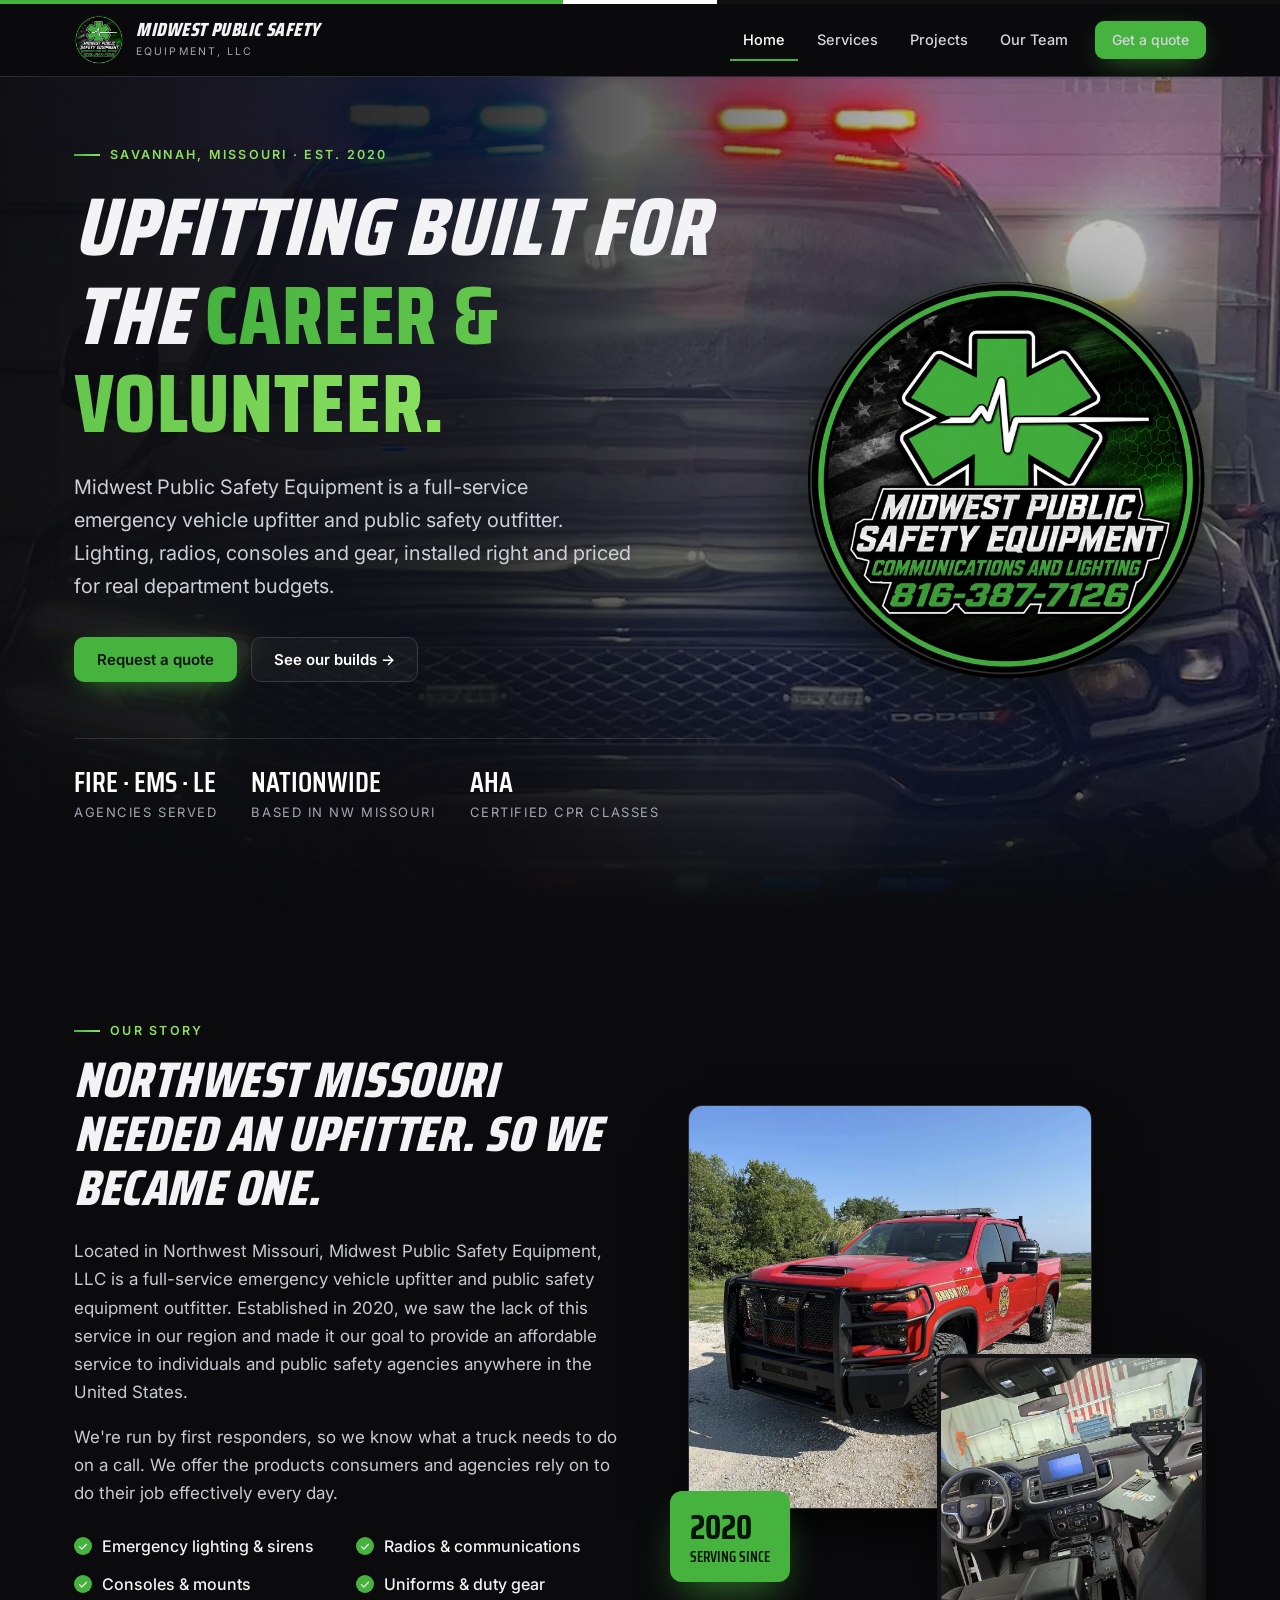
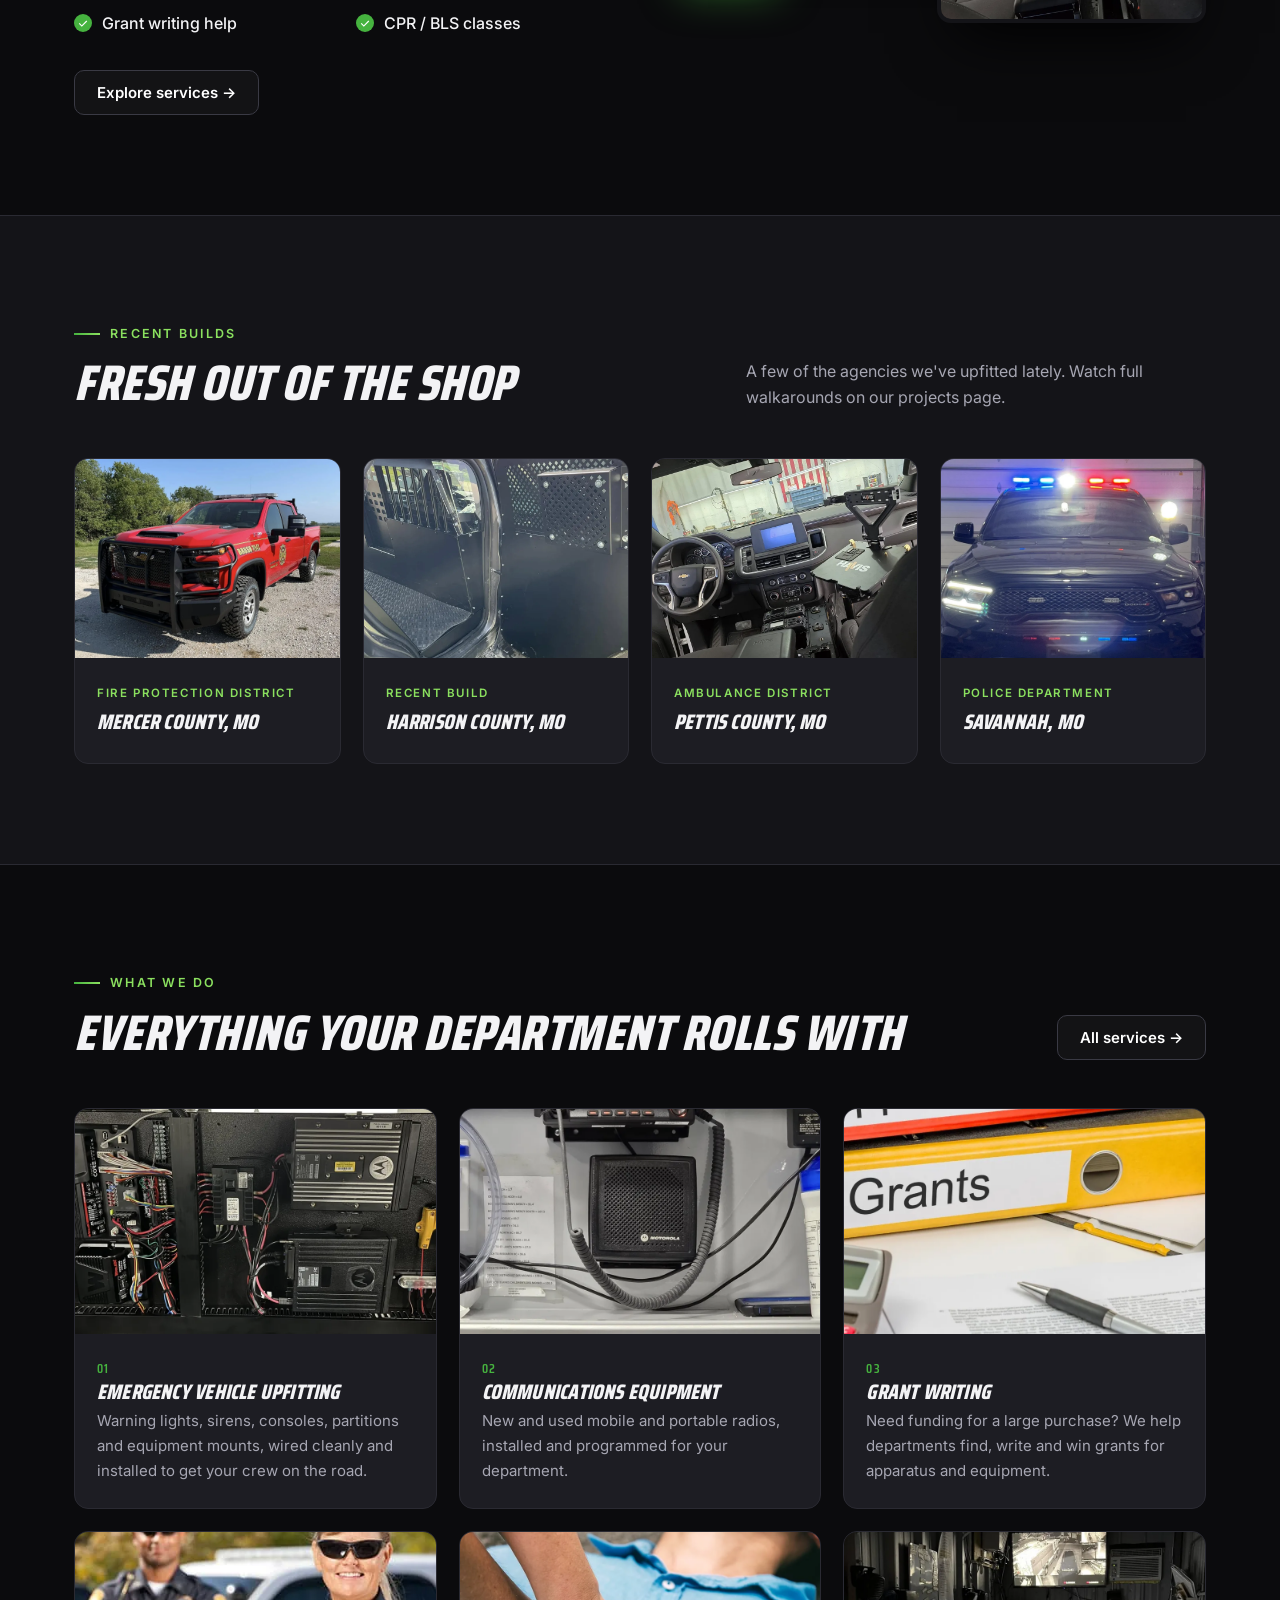
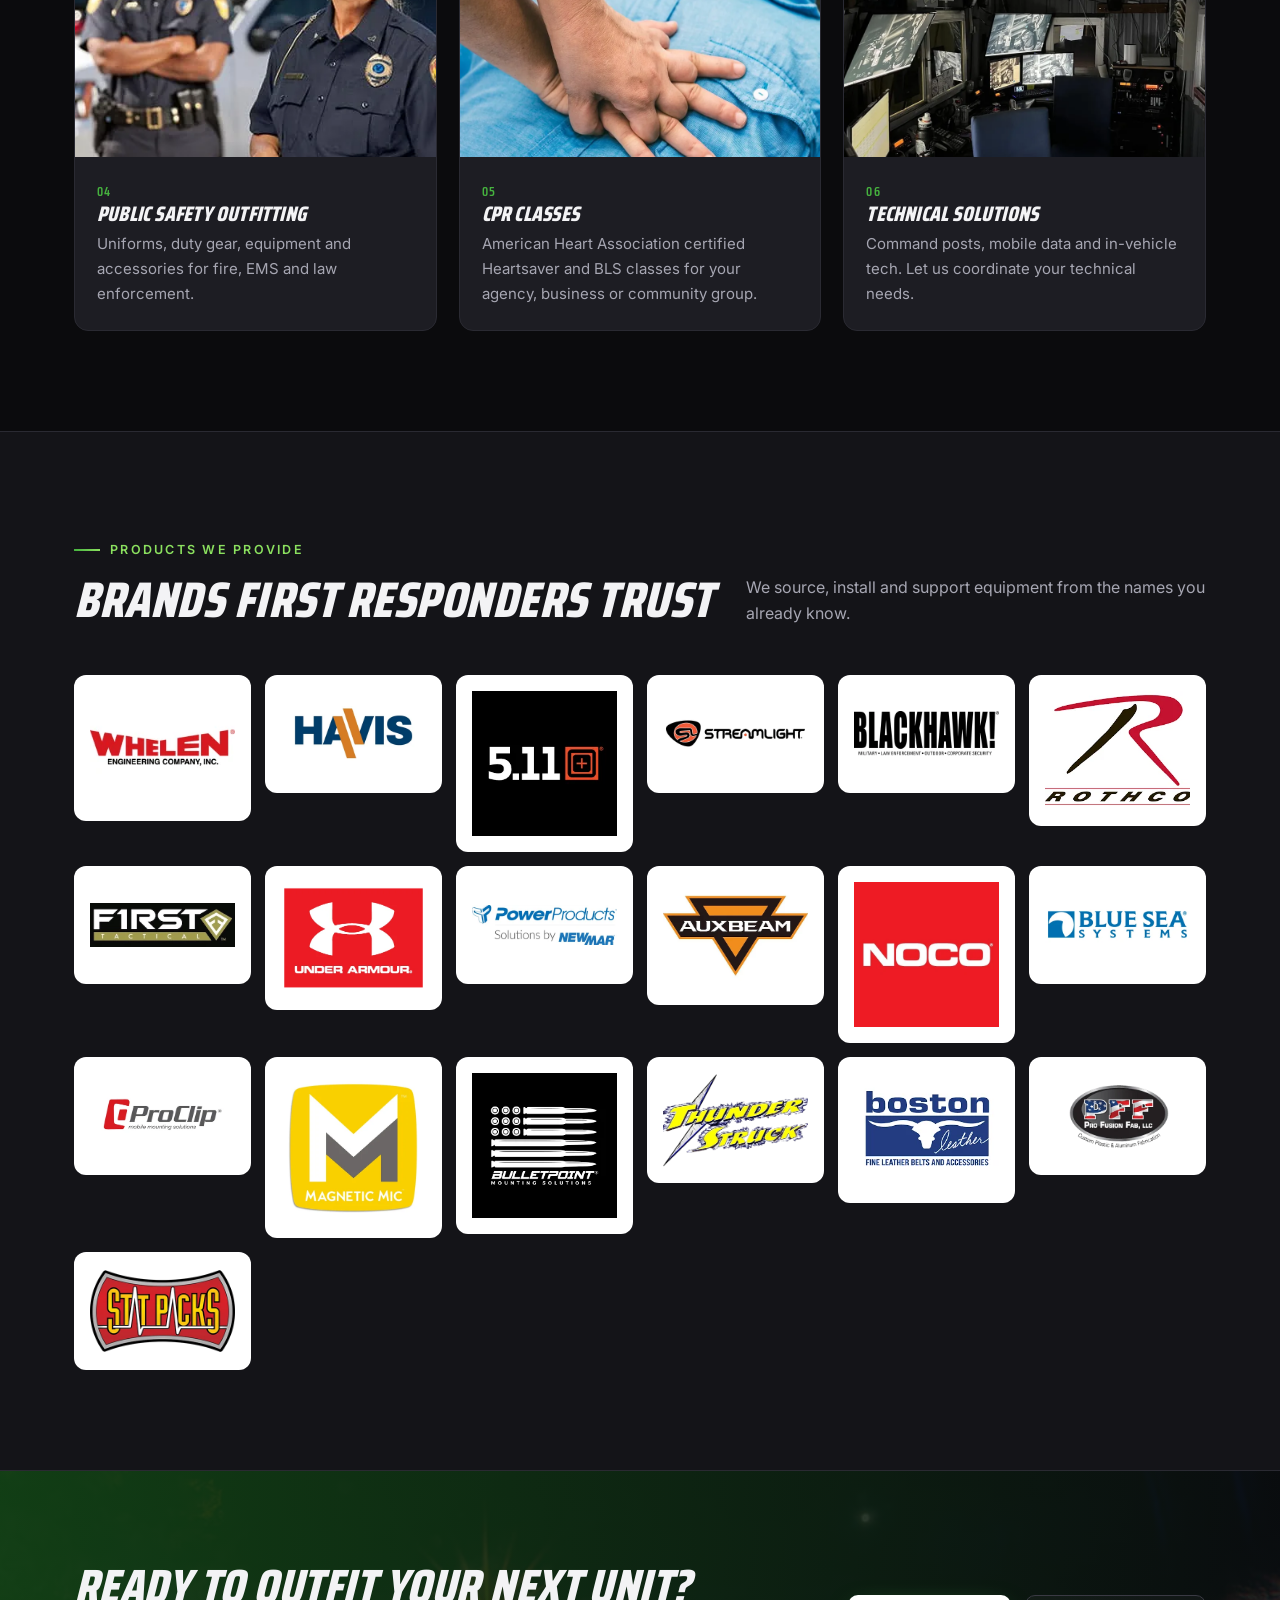
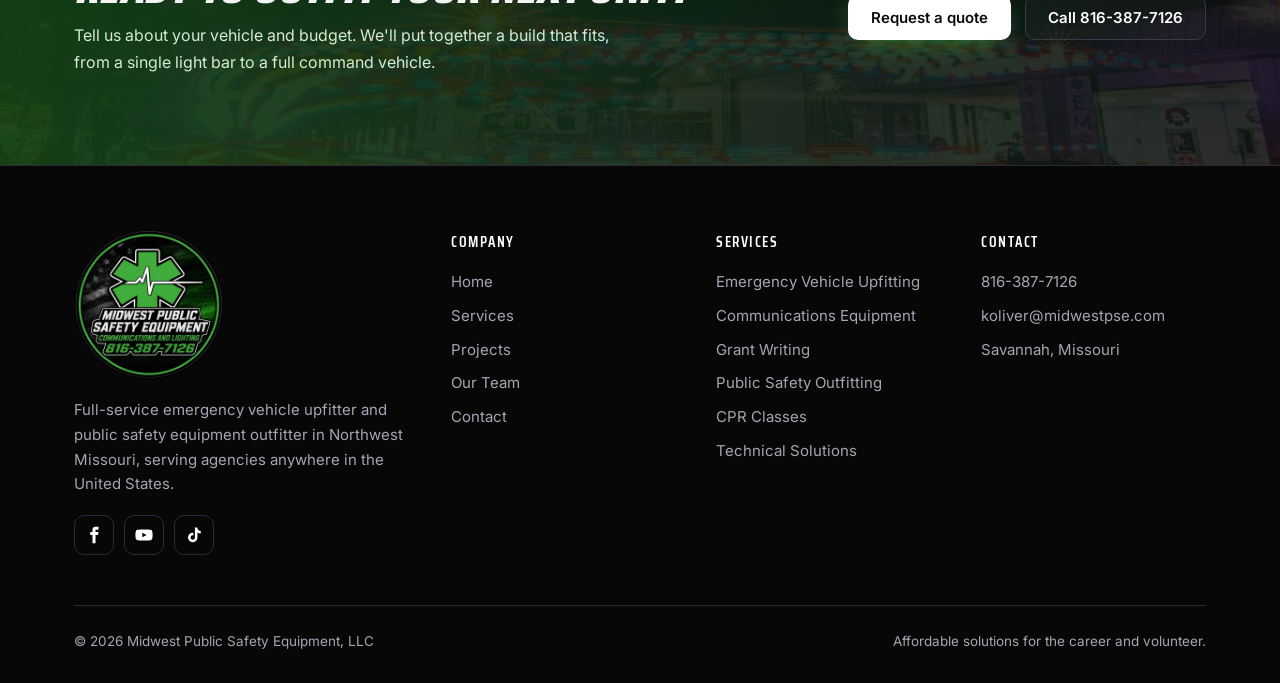
==== index.html @ f29bc2ca "New Midwest PSE website built around the Facebook logo Co-Authored-By: Devin AI <158243242+devin-ai-" ====
<!doctype html>
<html lang="en"><head><meta charset="utf-8"><meta name="viewport" content="width=device-width,initial-scale=1">
<title>Midwest Public Safety Equipment | Emergency Vehicle Upfitting – Savannah, MO</title><meta name="description" content="Full-service emergency vehicle upfitter and public safety equipment outfitter in Northwest Missouri. Lighting, radios, consoles, outfitting, grants and CPR classes.">
<meta property="og:title" content="Midwest Public Safety Equipment | Emergency Vehicle Upfitting – Savannah, MO"><meta property="og:description" content="Full-service emergency vehicle upfitter and public safety equipment outfitter in Northwest Missouri. Lighting, radios, consoles, outfitting, grants and CPR classes."><meta property="og:image" content="https://www.midwestpse.com/assets/logo.png">
<meta name="theme-color" content="#0b0b0d"><link rel="icon" href="/assets/favicon.png" type="image/png"><link rel="apple-touch-icon" href="/assets/apple-touch-icon.png">
<link rel="preconnect" href="https://fonts.googleapis.com"><link rel="preconnect" href="https://fonts.gstatic.com" crossorigin>
<link href="https://fonts.googleapis.com/css2?family=Inter:wght@400;500;600&family=Saira+Condensed:ital,wght@0,600;0,800;1,700;1,800&display=swap" rel="stylesheet">
<link rel="stylesheet" href="/assets/site.css">
<script type="application/ld+json">{"@context":"https://schema.org","@type":"LocalBusiness","name":"Midwest Public Safety Equipment, LLC","url":"https://www.midwestpse.com","telephone":"+1-816-387-7126","email":"koliver@midwestpse.com","foundingDate":"2020","address":{"@type":"PostalAddress","addressLocality":"Savannah","addressRegion":"MO","addressCountry":"US"},"sameAs":["https://facebook.com/midwestpse","https://www.youtube.com/@MidwestPSE","https://www.tiktok.com/@heavyrescue20"]}</script>
</head><body>
<div class="lightbar"></div>
<header class="hdr"><div class="wrap">
<a class="brand" href="/" aria-label="Midwest Public Safety Equipment home"><img src="/assets/img/logo-sm.webp" alt="" width="50" height="50"><span><b>Midwest Public Safety</b><small>Equipment, LLC</small></span></a>
<button class="menu-btn" aria-label="Menu" aria-expanded="false"><svg width="22" height="22" viewBox="0 0 24 24" fill="currentColor"><path d="M3 6h18v2H3zm0 5h18v2H3zm0 5h18v2H3z"/></svg></button>
<nav class="nav"><a href="/" aria-current="page">Home</a><a href="/services/">Services</a><a href="/completed-projects/">Projects</a><a href="/our-team/">Our Team</a><a class="btn btn-red" href="/contact/">Get a quote</a></nav>
</div></header>
<main>
<section class="hero"><img src="/assets/img/build-savannah.webp" alt="Savannah, MO police vehicle with Whelen emergency lighting" fetchpriority="high">
<div class="wrap"><div><span class="eyebrow">Savannah, Missouri &middot; Est. 2020</span>
<h1>Upfitting built for the <em>career &amp; volunteer.</em></h1>
<p class="lead">Midwest Public Safety Equipment is a full-service emergency vehicle upfitter and public safety outfitter. Lighting, radios, consoles and gear, installed right and priced for real department budgets.</p>
<div class="cta-row"><a class="btn btn-red" href="/contact/">Request a quote</a><a class="btn btn-ghost" href="/completed-projects/">See our builds &rarr;</a></div>
<div class="hero-meta"><div><b>Fire &middot; EMS &middot; LE</b>Agencies served</div><div><b>Nationwide</b>Based in NW Missouri</div><div><b>AHA</b>Certified CPR classes</div></div>
</div><div class="hero-logo"><img src="/assets/img/logo.webp" alt="Midwest Public Safety Equipment – Communications and Lighting – 816-387-7126" width="400" height="400"></div></div></section>

<section class="s"><div class="wrap split">
<div class="reveal"><span class="eyebrow">Our story</span><h2 class="disp" style="font-size:clamp(32px,4vw,50px);margin:14px 0 22px">Northwest Missouri needed an upfitter. So we became one.</h2>
<p>Located in Northwest Missouri, Midwest Public Safety Equipment, LLC is a full-service emergency vehicle upfitter and public safety equipment outfitter. Established in 2020, we saw the lack of this service in our region and made it our goal to provide an affordable service to individuals and public safety agencies anywhere in the United States.</p>
<p>We're run by first responders, so we know what a truck needs to do on a call. We offer the products consumers and agencies rely on to do their job effectively every day.</p>
<ul class="checks"><li>Emergency lighting &amp; sirens</li><li>Radios &amp; communications</li><li>Consoles &amp; mounts</li><li>Uniforms &amp; duty gear</li><li>Grant writing help</li><li>CPR / BLS classes</li></ul>
<a class="btn btn-ghost" href="/services/">Explore services &rarr;</a></div>
<div class="photo-stack reveal"><img src="/assets/img/build-mercer.webp" alt="Mercer County FPD Silverado build" loading="lazy"><img src="/assets/img/build-pettis.webp" alt="Pettis County Tahoe console build" loading="lazy"><div class="badge-float"><b>2020</b>Serving since</div></div>
</div></section>

<section class="s s-alt"><div class="wrap">
<div class="s-head"><div><span class="eyebrow">Recent builds</span><h2>Fresh out of the shop</h2></div><p>A few of the agencies we've upfitted lately. Watch full walkarounds on our projects page.</p></div>
<div class="grid g4"><a class="card reveal" href="/completed-projects/"><div class="ph"><img src="/assets/img/build-mercer.webp" alt="Mercer County, MO build" loading="lazy"></div><div class="bd"><span class="tag">Fire Protection District</span><h3>Mercer County, MO</h3></div></a><a class="card reveal" href="/completed-projects/"><div class="ph"><img src="/assets/img/build-harrison.webp" alt="Harrison County, MO build" loading="lazy"></div><div class="bd"><span class="tag">Recent build</span><h3>Harrison County, MO</h3></div></a><a class="card reveal" href="/completed-projects/"><div class="ph"><img src="/assets/img/build-pettis.webp" alt="Pettis County, MO build" loading="lazy"></div><div class="bd"><span class="tag">Ambulance District</span><h3>Pettis County, MO</h3></div></a><a class="card reveal" href="/completed-projects/"><div class="ph"><img src="/assets/img/build-savannah.webp" alt="Savannah, MO build" loading="lazy"></div><div class="bd"><span class="tag">Police Department</span><h3>Savannah, MO</h3></div></a></div>
</div></section>

<section class="s"><div class="wrap">
<div class="s-head"><div><span class="eyebrow">What we do</span><h2>Everything your department rolls with</h2></div><a class="btn btn-ghost" href="/services/">All services &rarr;</a></div>
<div class="grid g3"><a class="card svc reveal" href="/services/#upfitting"><div class="ph"><img src="/assets/img/svc-upfitting.webp" alt="Emergency Vehicle Upfitting" loading="lazy"></div>
<div class="bd"><span class="num">01</span><h3>Emergency Vehicle Upfitting</h3><p>Warning lights, sirens, consoles, partitions and equipment mounts, wired cleanly and installed to get your crew on the road.</p></div></a><a class="card svc reveal" href="/services/#comms"><div class="ph"><img src="/assets/img/svc-comms.webp" alt="Communications Equipment" loading="lazy"></div>
<div class="bd"><span class="num">02</span><h3>Communications Equipment</h3><p>New and used mobile and portable radios, installed and programmed for your department.</p></div></a><a class="card svc reveal" href="/services/#grants"><div class="ph"><img src="/assets/img/svc-grants.webp" alt="Grant Writing" loading="lazy"></div>
<div class="bd"><span class="num">03</span><h3>Grant Writing</h3><p>Need funding for a large purchase? We help departments find, write and win grants for apparatus and equipment.</p></div></a><a class="card svc reveal" href="/services/#outfitting"><div class="ph"><img src="/assets/img/svc-outfitting.webp" alt="Public Safety Outfitting" loading="lazy"></div>
<div class="bd"><span class="num">04</span><h3>Public Safety Outfitting</h3><p>Uniforms, duty gear, equipment and accessories for fire, EMS and law enforcement.</p></div></a><a class="card svc reveal" href="/services/#cpr"><div class="ph"><img src="/assets/img/svc-cpr.webp" alt="CPR Classes" loading="lazy"></div>
<div class="bd"><span class="num">05</span><h3>CPR Classes</h3><p>American Heart Association certified Heartsaver and BLS classes for your agency, business or community group.</p></div></a><a class="card svc reveal" href="/services/#tech"><div class="ph"><img src="/assets/img/svc-tech.webp" alt="Technical Solutions" loading="lazy"></div>
<div class="bd"><span class="num">06</span><h3>Technical Solutions</h3><p>Command posts, mobile data and in-vehicle tech. Let us coordinate your technical needs.</p></div></a></div>
</div></section>

<section class="s s-alt"><div class="wrap">
<div class="s-head"><div><span class="eyebrow">Products we provide</span><h2>Brands first responders trust</h2></div><p>We source, install and support equipment from the names you already know.</p></div>
<div class="brands reveal"><div><img src="/assets/brands/whelen.webp" alt="Whelen" loading="lazy"></div><div><img src="/assets/brands/havis.webp" alt="Havis" loading="lazy"></div><div><img src="/assets/brands/511.webp" alt="5.11 Tactical" loading="lazy"></div><div><img src="/assets/brands/streamlight.webp" alt="Streamlight" loading="lazy"></div><div><img src="/assets/brands/blackhawk.webp" alt="Blackhawk" loading="lazy"></div><div><img src="/assets/brands/rothco.webp" alt="Rothco" loading="lazy"></div><div><img src="/assets/brands/first-tactical.webp" alt="First Tactical" loading="lazy"></div><div><img src="/assets/brands/under-armour.webp" alt="Under Armour" loading="lazy"></div><div><img src="/assets/brands/power-products.webp" alt="Power Products / Newmar" loading="lazy"></div><div><img src="/assets/brands/auxbeam.webp" alt="Auxbeam" loading="lazy"></div><div><img src="/assets/brands/noco.webp" alt="NOCO" loading="lazy"></div><div><img src="/assets/brands/blue-sea.webp" alt="Blue Sea Systems" loading="lazy"></div><div><img src="/assets/brands/proclip.webp" alt="ProClip" loading="lazy"></div><div><img src="/assets/brands/magnetic-mic.webp" alt="Magnetic Mic" loading="lazy"></div><div><img src="/assets/brands/bulletpoint.webp" alt="Bulletpoint Mounting Solutions" loading="lazy"></div><div><img src="/assets/brands/thunderstruck.webp" alt="Thunderstruck" loading="lazy"></div><div><img src="/assets/brands/boston-leather.webp" alt="Boston Leather" loading="lazy"></div><div><img src="/assets/brands/pro-fusion-fab.webp" alt="Pro Fusion Fab" loading="lazy"></div><div><img src="/assets/brands/stat-packs.webp" alt="StatPacks" loading="lazy"></div></div>
</div></section>
<section class="band"><img src="/assets/img/shop-night.webp" alt="" loading="lazy"><div class="wrap reveal">
<div><h2>Ready to outfit your next unit?</h2><p>Tell us about your vehicle and budget. We'll put together a build that fits, from a single light bar to a full command vehicle.</p></div><div class="cta-row"><a class="btn btn-red" href="/contact/">Request a quote</a><a class="btn btn-ghost" href="tel:+18163877126">Call 816-387-7126</a></div></div></section>
</main>
<footer><div class="wrap"><div class="f-grid">
<div><img class="f-logo" src="/assets/img/logo.webp" alt="Midwest Public Safety Equipment – Communications and Lighting" loading="lazy"><p>Full-service emergency vehicle upfitter and public safety equipment outfitter in Northwest Missouri, serving agencies anywhere in the United States.</p>
<div class="socials"><a href="https://facebook.com/midwestpse" aria-label="Facebook" rel="noopener" target="_blank"><svg width="18" height="18" viewBox="0 0 24 24" fill="currentColor"><path d="M14 8V6c0-.9.6-1 1-1h3V1h-4c-3.3 0-4 2.4-4 4v3H7v4h3v11h4V12h3.4l.6-4z"/></svg></a><a href="https://www.youtube.com/@MidwestPSE" aria-label="YouTube" rel="noopener" target="_blank"><svg width="18" height="18" viewBox="0 0 24 24" fill="currentColor"><path d="M23 7.2a3 3 0 0 0-2.1-2.1C19 4.6 12 4.6 12 4.6s-7 0-8.9.5A3 3 0 0 0 1 7.2 31 31 0 0 0 .5 12a31 31 0 0 0 .5 4.8 3 3 0 0 0 2.1 2.1c1.9.5 8.9.5 8.9.5s7 0 8.9-.5a3 3 0 0 0 2.1-2.1 31 31 0 0 0 .5-4.8 31 31 0 0 0-.5-4.8zM9.75 15.02V8.98L15.5 12z"/></svg></a><a href="https://www.tiktok.com/@heavyrescue20" aria-label="TikTok" rel="noopener" target="_blank"><svg width="18" height="18" viewBox="0 0 24 24" fill="currentColor"><path d="M16.6 2h-3.4v13.4a2.9 2.9 0 1 1-2.1-2.8V9.1a6.3 6.3 0 1 0 5.5 6.3V8.6a8 8 0 0 0 4.4 1.4V6.6A4.6 4.6 0 0 1 16.6 2z"/></svg></a></div></div>
<div><h4>Company</h4><ul><li><a href="/">Home</a></li><li><a href="/services/">Services</a></li><li><a href="/completed-projects/">Projects</a></li><li><a href="/our-team/">Our Team</a></li><li><a href="/contact/">Contact</a></li></ul></div>
<div><h4>Services</h4><ul><li><a href="/services/#upfitting">Emergency Vehicle Upfitting</a></li><li><a href="/services/#comms">Communications Equipment</a></li><li><a href="/services/#grants">Grant Writing</a></li><li><a href="/services/#outfitting">Public Safety Outfitting</a></li><li><a href="/services/#cpr">CPR Classes</a></li><li><a href="/services/#tech">Technical Solutions</a></li></ul></div>
<div><h4>Contact</h4><ul><li><a href="tel:+18163877126">816-387-7126</a></li><li><a href="mailto:koliver@midwestpse.com">koliver@midwestpse.com</a></li><li>Savannah, Missouri</li></ul></div>
</div><div class="f-bot"><span>&copy; <span data-year>2025</span> Midwest Public Safety Equipment, LLC</span><span>Affordable solutions for the career and volunteer.</span></div></div></footer>
<script src="/assets/site.js" defer></script>
</body></html>
---- assets/site.css ----
:root{--acc:#46b33f;--acc-d:#3a9a34;--acc2:#8be05f;--blue:#2f6bff;--ink:#0b0b0d;--ink2:#141418;--ink3:#1d1d23;--line:#2a2a32;--txt:#f3f3f5;--mut:#a6a6b2;--r:14px;--max:1180px}
*{box-sizing:border-box}html{scroll-behavior:smooth}
body{margin:0;background:var(--ink);color:var(--txt);font:16px/1.65 "Inter",system-ui,-apple-system,Segoe UI,Roboto,sans-serif;-webkit-font-smoothing:antialiased}
img{max-width:100%;display:block}a{color:inherit}
h1,h2,h3,.disp{font-family:"Saira Condensed","Inter",sans-serif;font-weight:800;font-style:italic;letter-spacing:.01em;line-height:1.08;margin:0;text-transform:uppercase}
.wrap{max-width:var(--max);margin:0 auto;padding:0 24px}
.eyebrow{display:inline-flex;align-items:center;gap:10px;font:600 12.5px/1 "Inter",sans-serif;letter-spacing:.18em;text-transform:uppercase;color:var(--acc2)}
.eyebrow:before{content:"";width:26px;height:2px;background:linear-gradient(90deg,var(--acc),var(--acc2))}
.lightbar{height:4px;background:linear-gradient(90deg,var(--acc) 0 22%,#fff 22% 28%,#111 28% 50%,var(--acc) 50% 72%,#fff 72% 78%,#111 78%);background-size:200% 100%;animation:flash 3s linear infinite}
@keyframes flash{to{background-position:-200% 0}}
@media (prefers-reduced-motion:reduce){.lightbar{animation:none}*{scroll-behavior:auto!important}}
/* header */
.hdr{position:sticky;top:0;z-index:50;background:rgba(11,11,13,.86);backdrop-filter:blur(12px);border-bottom:1px solid var(--line)}
.hdr .wrap{display:flex;align-items:center;justify-content:space-between;height:72px;gap:20px}
.brand{display:flex;align-items:center;gap:12px;text-decoration:none}
.brand img{width:50px;height:50px;flex:none}
.brand b{display:block;font:italic 800 19px/1.05 "Saira Condensed",sans-serif;text-transform:uppercase;letter-spacing:.03em}
.brand small{display:block;font-size:10.5px;letter-spacing:.2em;text-transform:uppercase;color:var(--mut);margin-top:3px}
.nav{display:flex;align-items:center;gap:6px}
.nav a{text-decoration:none;font-size:14.5px;font-weight:500;color:#d4d4dc;padding:9px 13px;border-radius:9px;transition:.15s}
.nav a:hover{color:#fff;background:var(--ink3)}
.nav a[aria-current]{color:#fff;box-shadow:inset 0 -2px 0 var(--acc);border-radius:0}
.btn{display:inline-flex;align-items:center;justify-content:center;gap:9px;font:600 15px/1 "Inter",sans-serif;text-decoration:none;padding:14px 22px;border-radius:10px;border:1px solid transparent;cursor:pointer;transition:.15s;white-space:nowrap}
.btn-red{background:var(--acc);color:#06140a;box-shadow:0 8px 28px -10px rgba(70,179,63,.8)}
.btn-red:hover{background:var(--acc2);transform:translateY(-1px)}
.btn-ghost{border-color:#3a3a44;color:#fff;background:rgba(255,255,255,.03)}
.btn-ghost:hover{border-color:#fff}
.nav .btn{padding:11px 16px;margin-left:8px;font-size:14px}
.menu-btn{display:none;background:none;border:1px solid var(--line);color:#fff;border-radius:9px;width:44px;height:44px;cursor:pointer}
@media (max-width:900px){
 .menu-btn{display:grid;place-items:center}
 .nav{position:fixed;inset:72px 0 auto 0;flex-direction:column;align-items:stretch;background:var(--ink2);border-bottom:1px solid var(--line);padding:12px 20px 20px;display:none}
 .nav.open{display:flex}.nav a{padding:14px 10px;font-size:16px}.nav a[aria-current]{box-shadow:inset 3px 0 0 var(--acc)}
 .nav .btn{margin:10px 0 0}
}
/* hero */
.hero{position:relative;min-height:min(88vh,820px);display:flex;align-items:center;overflow:hidden;isolation:isolate}
.hero>img{position:absolute;inset:0;width:100%;height:100%;object-fit:cover;z-index:-2}
.hero:after{content:"";position:absolute;inset:0;z-index:-1;background:linear-gradient(90deg,rgba(11,11,13,.96) 0%,rgba(11,11,13,.82) 38%,rgba(11,11,13,.25) 75%),linear-gradient(0deg,var(--ink) 0%,transparent 30%)}
.hero .wrap{width:100%;padding-top:60px;padding-bottom:90px}
.hero h1{font-size:clamp(42px,6.4vw,84px);max-width:780px;margin:20px 0 22px}
.hero h1 em{font-style:normal;color:transparent;background:linear-gradient(90deg,var(--acc),var(--acc2));-webkit-background-clip:text;background-clip:text}
.hero p.lead{font-size:clamp(17px,1.6vw,20px);color:#cfcfd8;max-width:560px;margin:0 0 34px}
.cta-row{display:flex;flex-wrap:wrap;gap:14px}
.hero-meta{display:flex;flex-wrap:wrap;gap:34px;margin-top:56px;padding-top:28px;border-top:1px solid rgba(255,255,255,.12);max-width:640px}
.hero-meta div{font-size:13px;color:var(--mut);text-transform:uppercase;letter-spacing:.12em}
.hero-meta b{display:block;font:600 28px/1.1 "Saira Condensed",sans-serif;color:#fff;letter-spacing:0;margin-bottom:4px}
.page-hero{position:relative;padding:110px 0 70px;overflow:hidden;isolation:isolate;border-bottom:1px solid var(--line)}
.page-hero>img{position:absolute;inset:0;width:100%;height:100%;object-fit:cover;z-index:-2;opacity:.42}
.page-hero:after{content:"";position:absolute;inset:0;z-index:-1;background:linear-gradient(0deg,var(--ink),rgba(11,11,13,.55))}
.page-hero h1{font-size:clamp(40px,6vw,72px);margin:16px 0 14px}
.page-hero p{color:#cfcfd8;max-width:620px;font-size:18px;margin:0}
/* sections */
section.s{padding:100px 0}.s-alt{background:var(--ink2);border-top:1px solid var(--line);border-bottom:1px solid var(--line)}
.s-head{display:flex;justify-content:space-between;align-items:end;gap:30px;margin-bottom:48px;flex-wrap:wrap}
.s-head h2{font-size:clamp(32px,4vw,50px);margin-top:14px}
.s-head p{color:var(--mut);max-width:460px;margin:0}
.split{display:grid;grid-template-columns:1.05fr 1fr;gap:70px;align-items:center}
.split p{color:#c9c9d3;font-size:17px}
.photo-stack{position:relative;aspect-ratio:1/1}
.photo-stack img{position:absolute;border-radius:var(--r);object-fit:cover;box-shadow:0 30px 60px -20px #000;border:1px solid var(--line)}
.photo-stack img:nth-child(1){inset:0 22% 22% 0;width:78%;height:78%}
.photo-stack img:nth-child(2){right:0;bottom:0;width:52%;height:52%;border:4px solid var(--ink2)}
.badge-float{position:absolute;left:-18px;bottom:8%;background:var(--acc);color:#06140a;padding:16px 20px;border-radius:12px;font:600 15px/1.2 "Saira Condensed",sans-serif;text-transform:uppercase;box-shadow:0 20px 40px -12px rgba(70,179,63,.6)}
.badge-float b{display:block;font-size:34px}
.checks{list-style:none;padding:0;margin:26px 0 34px;display:grid;grid-template-columns:1fr 1fr;gap:12px 20px}
.checks li{display:flex;gap:10px;align-items:flex-start;font-weight:500}
.checks li:before{content:"";flex:none;width:18px;height:18px;margin-top:4px;border-radius:50%;background:var(--acc) url("data:image/svg+xml,%3Csvg xmlns='http://www.w3.org/2000/svg' viewBox='0 0 20 20' fill='white'%3E%3Cpath d='M8 13.6 4.4 10l-1.4 1.4L8 16.4l9-9-1.4-1.4z'/%3E%3C/svg%3E") center/12px no-repeat}
/* cards */
.grid{display:grid;gap:22px}.g4{grid-template-columns:repeat(4,1fr)}.g3{grid-template-columns:repeat(3,1fr)}.g2{grid-template-columns:repeat(2,1fr)}
.card{background:var(--ink3);border:1px solid var(--line);border-radius:var(--r);overflow:hidden;transition:.2s;text-decoration:none;display:flex;flex-direction:column}
.card:hover{border-color:#43434e;transform:translateY(-3px)}
.card .ph{aspect-ratio:4/3;overflow:hidden;background:#000}.card .ph img{width:100%;height:100%;object-fit:cover;transition:.5s}
.card:hover .ph img{transform:scale(1.04)}
.card .bd{padding:20px 22px 24px}
.card h3{font-size:21px;margin-bottom:6px}
.card p{margin:0;color:var(--mut);font-size:15px}
.tag{display:inline-block;font-size:11.5px;letter-spacing:.14em;text-transform:uppercase;color:var(--acc2);font-weight:600;margin-bottom:8px}
.svc .ph{aspect-ratio:16/10}
.svc .num{font:600 13px "Saira Condensed",sans-serif;color:var(--acc);letter-spacing:.1em}
/* brands */
.brands{display:grid;grid-template-columns:repeat(auto-fill,minmax(150px,1fr));gap:14px}
.brands div{background:#fff;border-radius:12px;aspect-ratio:3/2;display:grid;place-items:center;padding:16px}
.brands img{max-height:100%;max-width:100%;object-fit:contain}
/* band */
.band{position:relative;overflow:hidden;isolation:isolate;padding:90px 0}
.band>img{position:absolute;inset:0;width:100%;height:100%;object-fit:cover;z-index:-2}
.band:after{content:"";position:absolute;inset:0;z-index:-1;background:linear-gradient(90deg,rgba(18,64,20,.95),rgba(11,11,13,.85))}
.band .wrap{display:flex;justify-content:space-between;align-items:center;gap:30px;flex-wrap:wrap}
.band h2{font-size:clamp(30px,4vw,48px);max-width:640px}.band p{margin:10px 0 0;color:#d4ecd2;max-width:560px}
.band .btn-red{background:#fff;color:#0b0b0d}
/* projects */
.proj{display:grid;grid-template-columns:300px 1fr;gap:44px;align-items:center;padding:36px;background:var(--ink3);border:1px solid var(--line);border-radius:18px}
.proj+.proj{margin-top:24px}
.proj h2{font-size:clamp(26px,3vw,36px);margin:6px 0 12px}
.proj p{color:#c9c9d3;font-size:17px;margin:0 0 18px}
.spec{display:flex;flex-wrap:wrap;gap:8px}.spec span{font-size:13px;padding:6px 11px;border-radius:99px;background:#26262e;border:1px solid #33333d;color:#dcdce4}
.vid{position:relative;aspect-ratio:9/16;border-radius:14px;overflow:hidden;background:#000;cursor:pointer;border:0;padding:0;width:100%;display:block}
.vid img{width:100%;height:100%;object-fit:cover;opacity:.85;transition:.3s}.vid:hover img{opacity:1;transform:scale(1.03)}
.vid .play{position:absolute;inset:0;display:grid;place-items:center}
.vid .play i{width:70px;height:70px;border-radius:50%;background:var(--acc);display:grid;place-items:center;box-shadow:0 0 0 10px rgba(70,179,63,.25)}
.vid .play i:after{content:"";border-left:20px solid #fff;border-top:12px solid transparent;border-bottom:12px solid transparent;margin-left:5px}
.vid iframe{position:absolute;inset:0;width:100%;height:100%;border:0}
.proj .still{aspect-ratio:4/5;border-radius:14px;overflow:hidden}.proj .still img{width:100%;height:100%;object-fit:cover}
/* team */
.member{display:grid;grid-template-columns:400px 1fr;gap:56px;align-items:center}
.member+.member{margin-top:80px}.member.rev{grid-template-columns:1fr 400px}.member.rev .m-ph{order:2}
.m-ph{aspect-ratio:4/5;border-radius:18px;overflow:hidden;border:1px solid var(--line);position:relative}
.m-ph img{width:100%;height:100%;object-fit:cover}
.m-ph:after{content:"";position:absolute;left:0;right:0;bottom:0;height:5px;background:linear-gradient(90deg,var(--acc),var(--acc2))}
.member h2{font-size:clamp(32px,4vw,46px);margin:10px 0 6px}
.member .role{color:var(--acc2);font-weight:600;letter-spacing:.06em;text-transform:uppercase;font-size:14px;margin-bottom:20px}
.member p{color:#c9c9d3;font-size:17px}
/* contact */
.contact-grid{display:grid;grid-template-columns:1fr 1.2fr;gap:40px}
.c-item{display:flex;gap:16px;align-items:center;padding:20px;border:1px solid var(--line);border-radius:var(--r);background:var(--ink3);text-decoration:none;transition:.15s}
.c-item:hover{border-color:var(--acc)}.c-item+.c-item{margin-top:14px}
.c-item .ic{width:48px;height:48px;border-radius:12px;background:rgba(70,179,63,.14);color:var(--acc);display:grid;place-items:center;flex:none}
.c-item small{display:block;color:var(--mut);font-size:12.5px;text-transform:uppercase;letter-spacing:.12em}.c-item b{font-size:17px}
form.quote{background:var(--ink3);border:1px solid var(--line);border-radius:18px;padding:32px}
form.quote h3{font-size:26px;margin-bottom:6px}form.quote>p{color:var(--mut);margin:0 0 22px}
.fr{display:grid;grid-template-columns:1fr 1fr;gap:14px}
label{display:block;font-size:13px;font-weight:600;color:#cfcfd8;margin-bottom:14px}
input,select,textarea{display:block;width:100%;margin-top:6px;background:var(--ink);border:1px solid #34343e;border-radius:10px;color:#fff;font:15px "Inter",sans-serif;padding:13px 14px}
input:focus,select:focus,textarea:focus{outline:2px solid var(--acc);border-color:transparent}
textarea{min-height:120px;resize:vertical}
/* footer */
footer{background:#070708;border-top:1px solid var(--line);padding:64px 0 30px;color:var(--mut);font-size:15px}
.f-grid{display:grid;grid-template-columns:1.5fr 1fr 1fr 1fr;gap:40px}
footer h4{color:#fff;font:600 15px "Saira Condensed",sans-serif;text-transform:uppercase;letter-spacing:.1em;margin:0 0 16px}
footer ul{list-style:none;padding:0;margin:0}footer li{margin-bottom:9px}footer a{text-decoration:none}footer a:hover{color:#fff}
.f-logo{width:150px;margin-bottom:18px}
.socials{display:flex;gap:10px;margin-top:18px}.socials a{width:40px;height:40px;border-radius:10px;border:1px solid var(--line);display:grid;place-items:center;color:#fff}.socials a:hover{border-color:var(--acc);background:var(--acc)}
.f-bot{margin-top:50px;padding-top:24px;border-top:1px solid var(--line);display:flex;justify-content:space-between;flex-wrap:wrap;gap:10px;font-size:13.5px}
.reveal{opacity:0;transform:translateY(18px);transition:opacity .7s,transform .7s}.reveal.in{opacity:1;transform:none}
@media (max-width:1000px){.g4{grid-template-columns:repeat(2,1fr)}.g3{grid-template-columns:repeat(2,1fr)}.split,.contact-grid{grid-template-columns:1fr;gap:50px}.f-grid{grid-template-columns:1fr 1fr}
 .member,.member.rev{grid-template-columns:1fr;gap:30px}.member.rev .m-ph{order:0}.m-ph{max-width:460px}}
@media (max-width:700px){section.s{padding:70px 0}.g4,.g3,.g2,.checks,.fr{grid-template-columns:1fr}.proj{grid-template-columns:1fr;padding:20px;gap:24px}.vid,.proj .still{max-width:340px;margin:0 auto}
 .brands{grid-template-columns:repeat(3,1fr)}.f-grid{grid-template-columns:1fr}.hero-meta{gap:22px}.brand b{font-size:15px}.badge-float{left:10px}
 .hero:after{background:linear-gradient(0deg,rgba(11,11,13,.98) 25%,rgba(11,11,13,.6))}}

.hero .wrap{display:grid;grid-template-columns:1fr 400px;gap:40px;align-items:center}
.hero-logo{position:relative;justify-self:end;width:400px;aspect-ratio:1}
.hero-logo:before{content:"";position:absolute;inset:-12%;border-radius:50%;background:radial-gradient(circle,rgba(70,179,63,.45),transparent 65%);filter:blur(10px);animation:pulse 4s ease-in-out infinite}
.hero-logo img{position:relative;width:100%;height:100%;filter:drop-shadow(0 25px 50px rgba(0,0,0,.8))}
@keyframes pulse{50%{opacity:.55;transform:scale(.94)}}
body{background:var(--ink) radial-gradient(1200px 600px at 85% -10%,rgba(70,179,63,.10),transparent 60%) no-repeat}
@media (max-width:1000px){.hero .wrap{grid-template-columns:1fr}.hero-logo{order:-1;justify-self:start;width:170px}}
@media (max-width:700px){.hero-logo{width:130px}.hero h1{font-size:40px}}
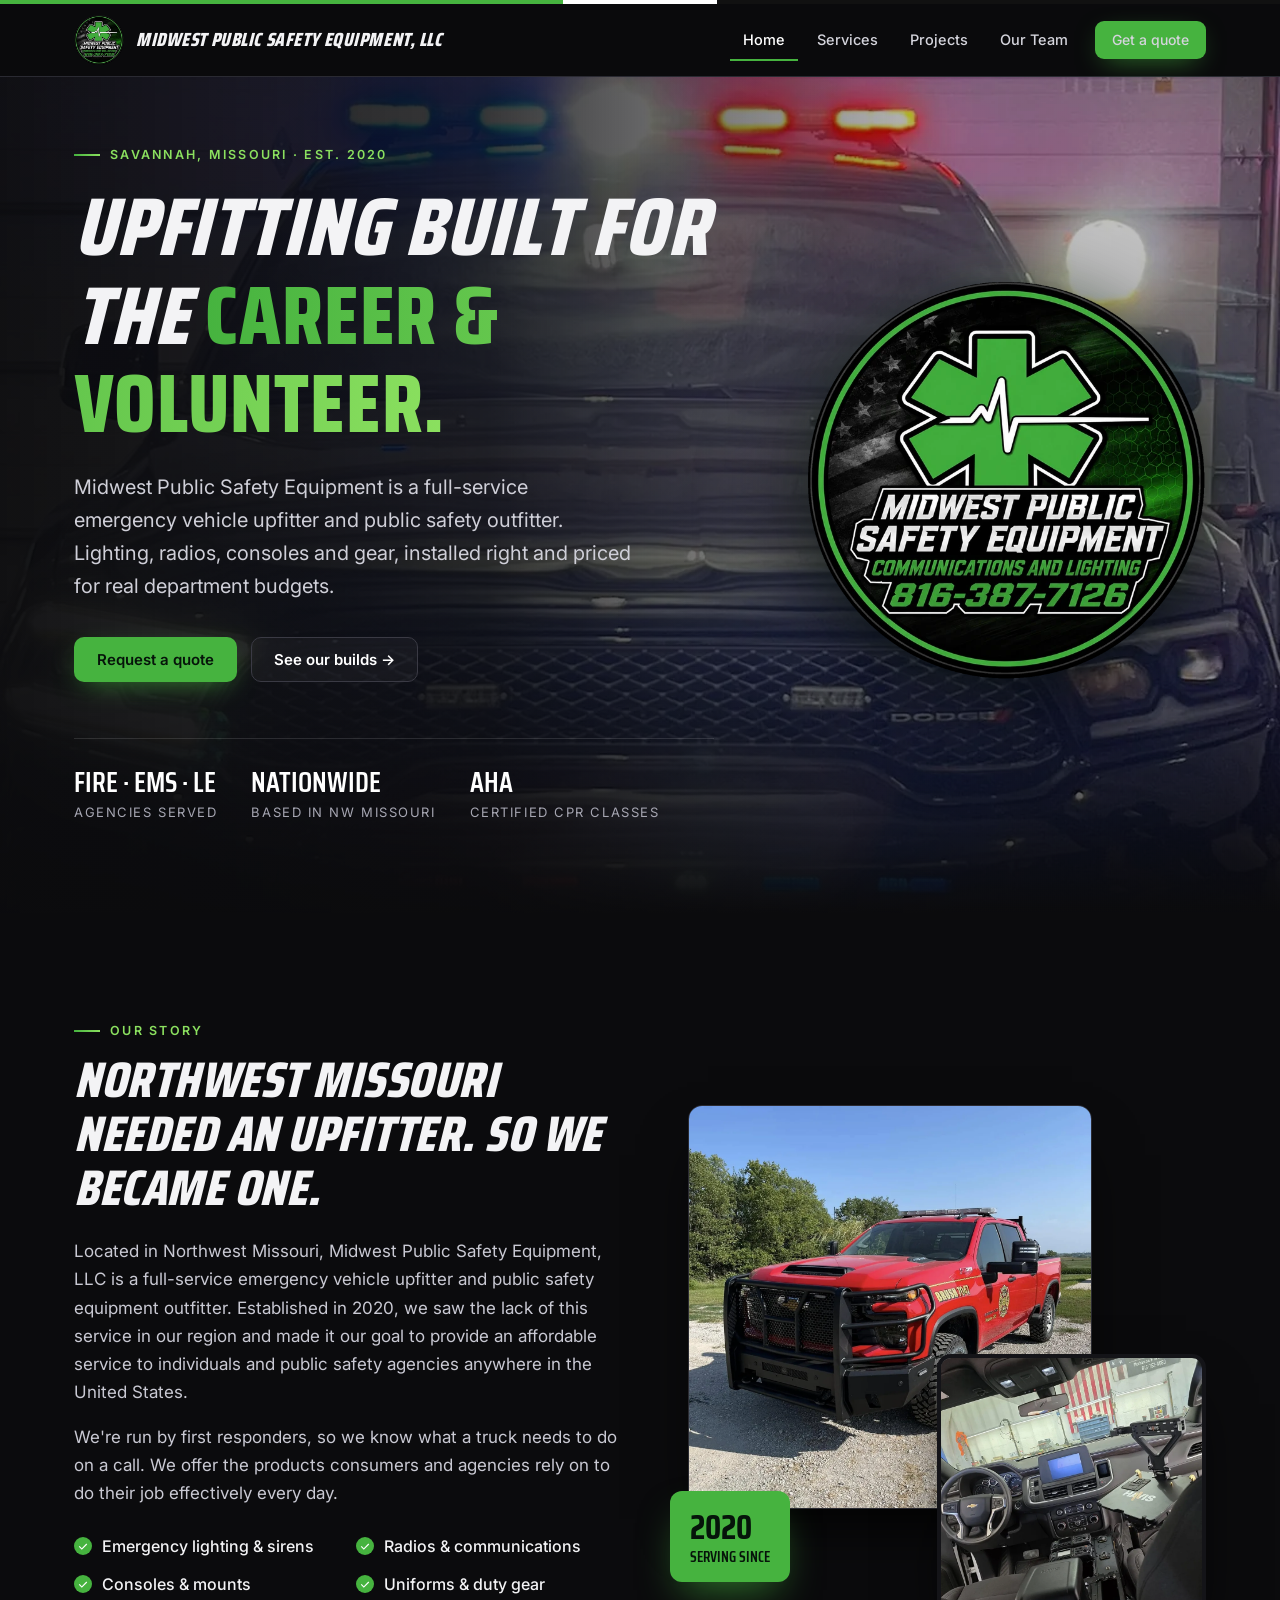
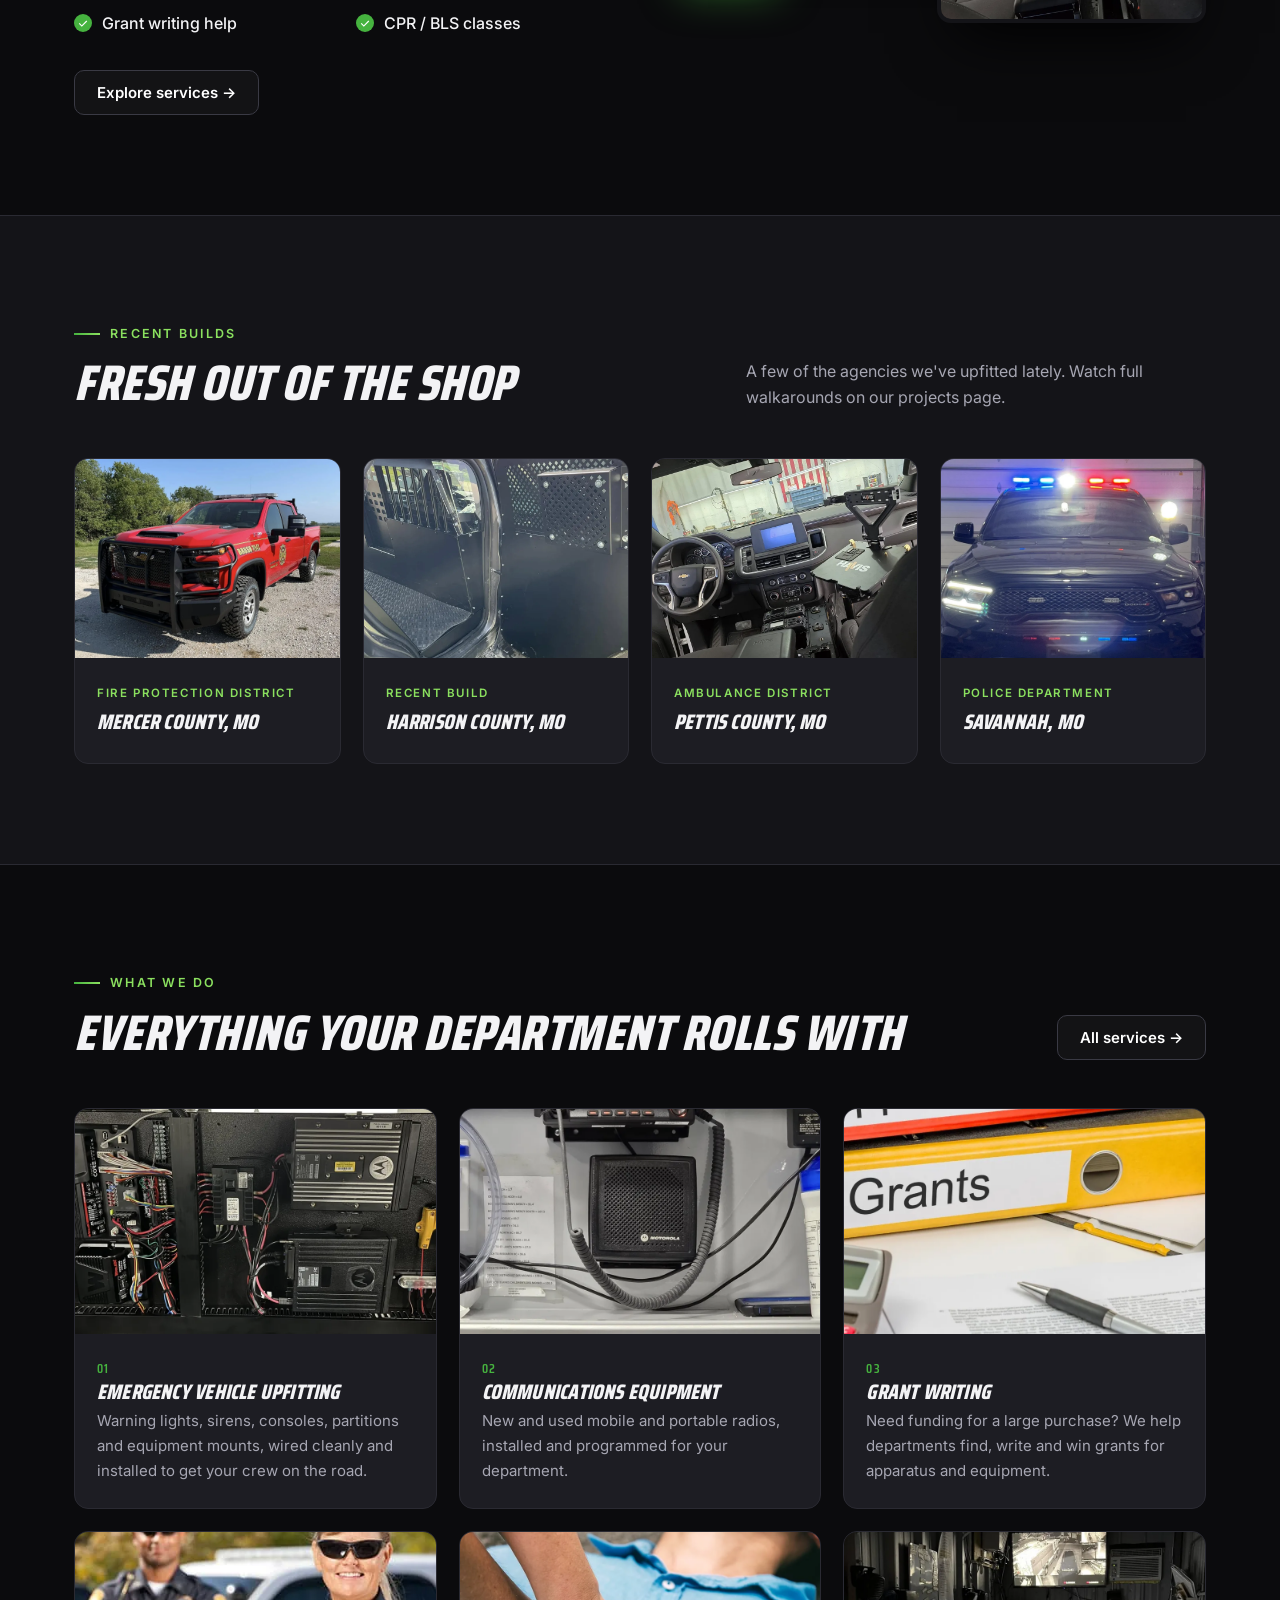
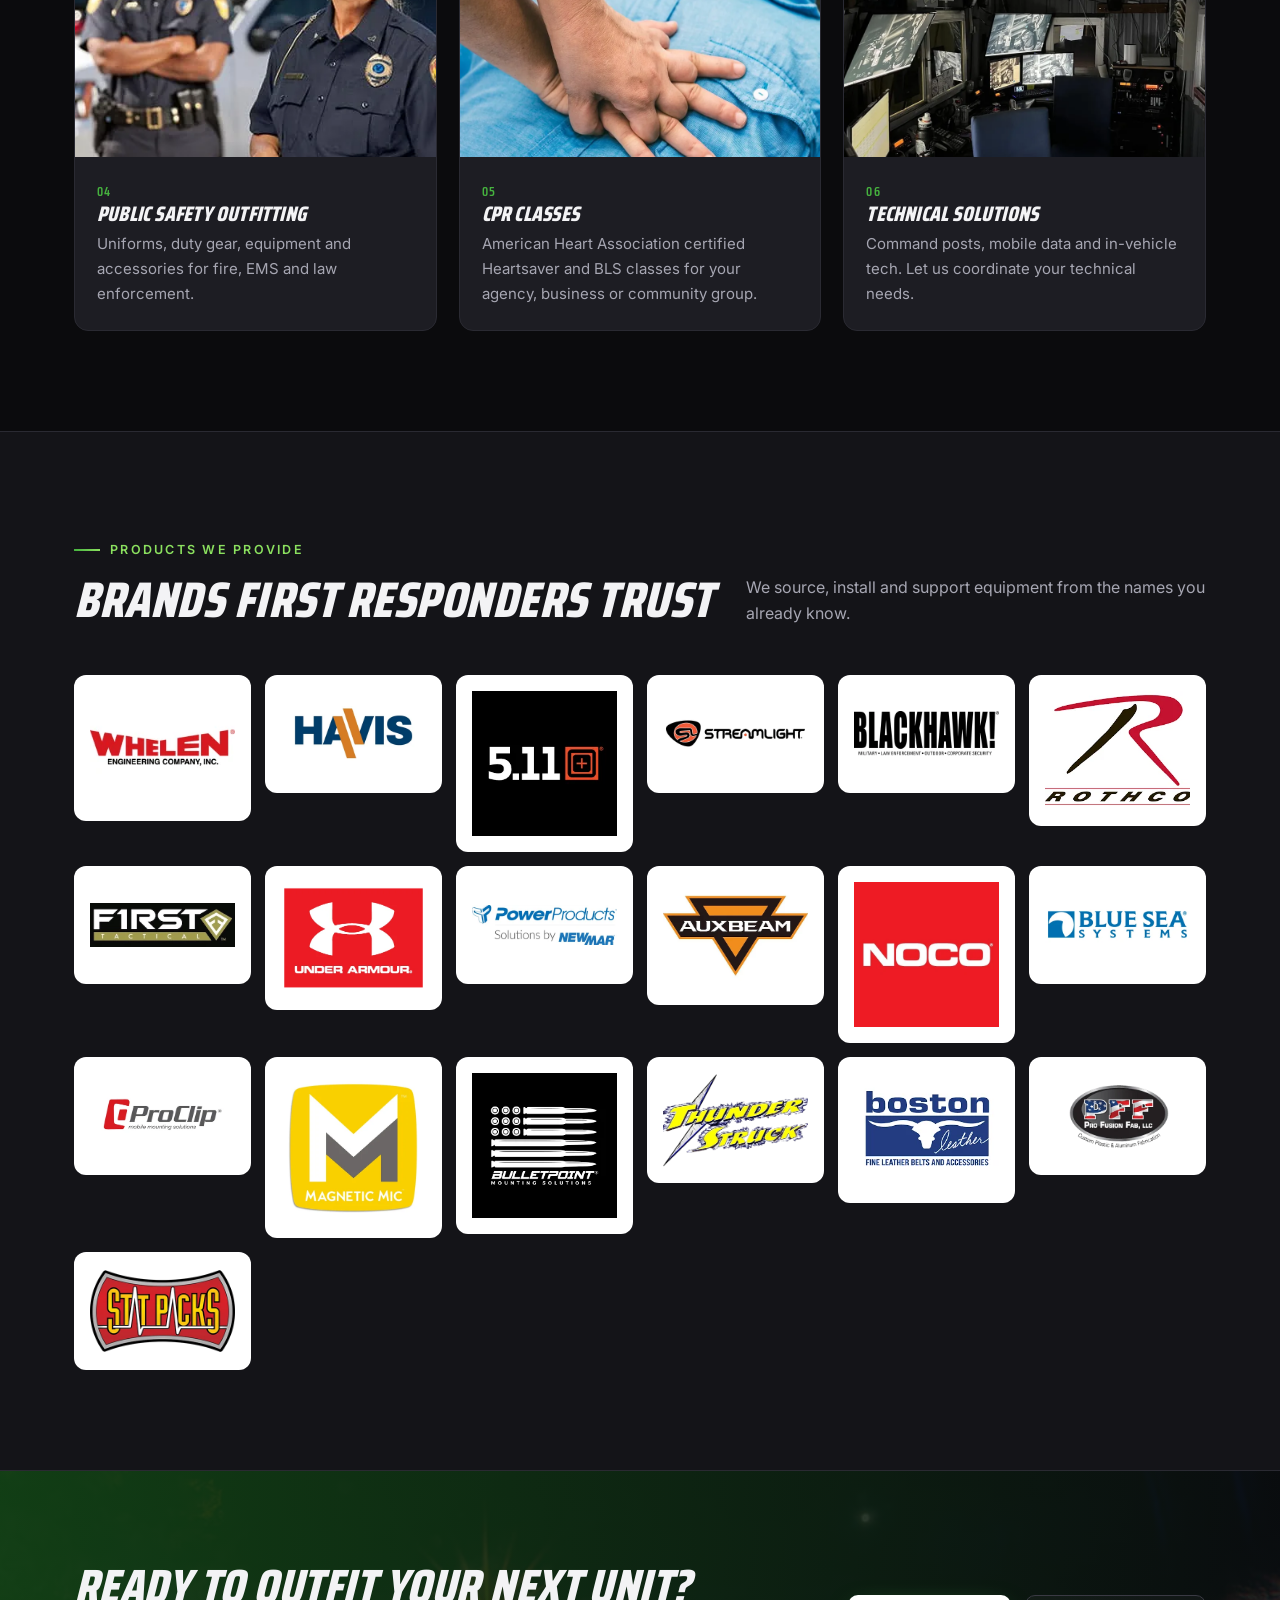
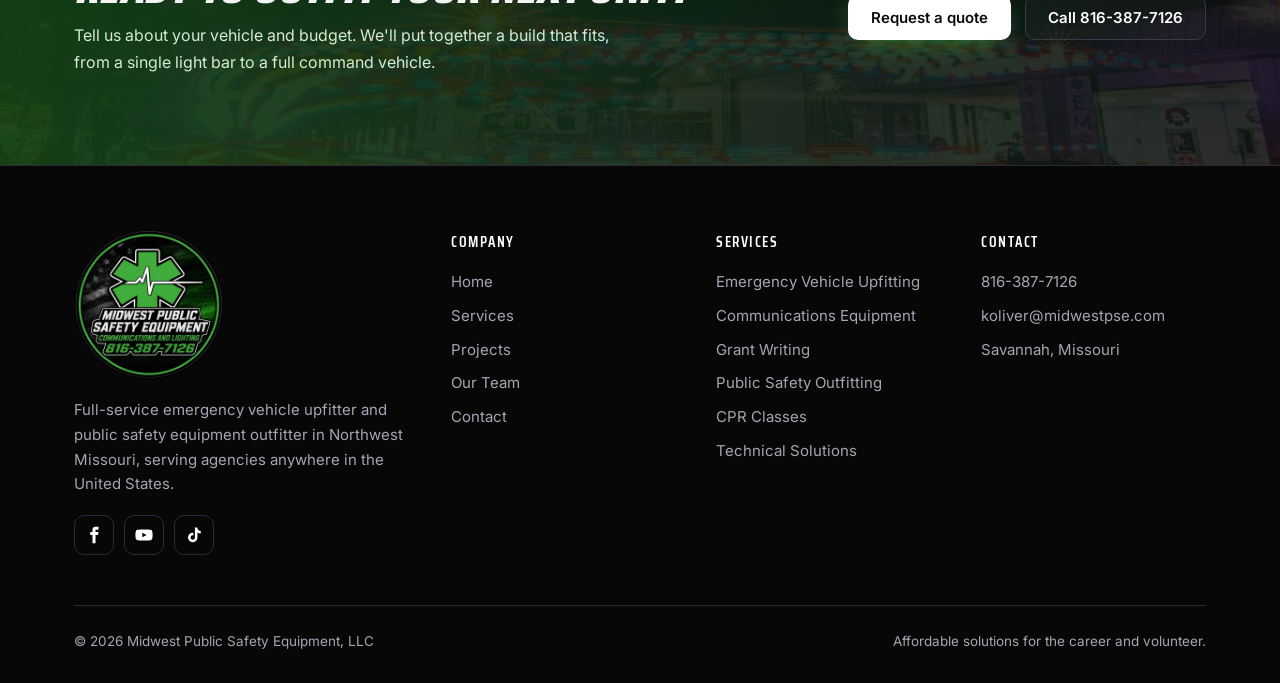
==== commit dc2b8644: "Header: business name on one line in one font Co-Authored-By: Devin AI <158243242+devin-ai-integrati" ====
--- a/index.html
+++ b/index.html
@@ -10,7 +10,7 @@
 </head><body>
 <div class="lightbar"></div>
 <header class="hdr"><div class="wrap">
-<a class="brand" href="/" aria-label="Midwest Public Safety Equipment home"><img src="/assets/img/logo-sm.webp" alt="" width="50" height="50"><span><b>Midwest Public Safety</b><small>Equipment, LLC</small></span></a>
+<a class="brand" href="/" aria-label="Midwest Public Safety Equipment home"><img src="/assets/img/logo-sm.webp" alt="" width="50" height="50"><b>Midwest Public Safety Equipment, LLC</b></a>
 <button class="menu-btn" aria-label="Menu" aria-expanded="false"><svg width="22" height="22" viewBox="0 0 24 24" fill="currentColor"><path d="M3 6h18v2H3zm0 5h18v2H3zm0 5h18v2H3z"/></svg></button>
 <nav class="nav"><a href="/" aria-current="page">Home</a><a href="/services/">Services</a><a href="/completed-projects/">Projects</a><a href="/our-team/">Our Team</a><a class="btn btn-red" href="/contact/">Get a quote</a></nav>
 </div></header>
--- a/assets/site.css
+++ b/assets/site.css
@@ -14,7 +14,10 @@
 .hdr .wrap{display:flex;align-items:center;justify-content:space-between;height:72px;gap:20px}
 .brand{display:flex;align-items:center;gap:12px;text-decoration:none}
 .brand img{width:50px;height:50px;flex:none}
-.brand b{display:block;font:italic 800 19px/1.05 "Saira Condensed",sans-serif;text-transform:uppercase;letter-spacing:.03em}
+.brand b{display:block;font:italic 800 19px/1.05 "Saira Condensed",sans-serif;text-transform:uppercase;letter-spacing:.03em;white-space:nowrap}
+@media (max-width:1100px) and (min-width:901px){.brand b{font-size:16px}}
+@media (max-width:480px){.brand b{font-size:14px}.brand img{width:40px;height:40px}.brand{gap:9px;min-width:0}.menu-btn{flex:none}}
+@media (max-width:380px){.brand b{font-size:12.5px;letter-spacing:0}.hdr .wrap{padding:0 16px}}
 .brand small{display:block;font-size:10.5px;letter-spacing:.2em;text-transform:uppercase;color:var(--mut);margin-top:3px}
 .nav{display:flex;align-items:center;gap:6px}
 .nav a{text-decoration:none;font-size:14.5px;font-weight:500;color:#d4d4dc;padding:9px 13px;border-radius:9px;transition:.15s}
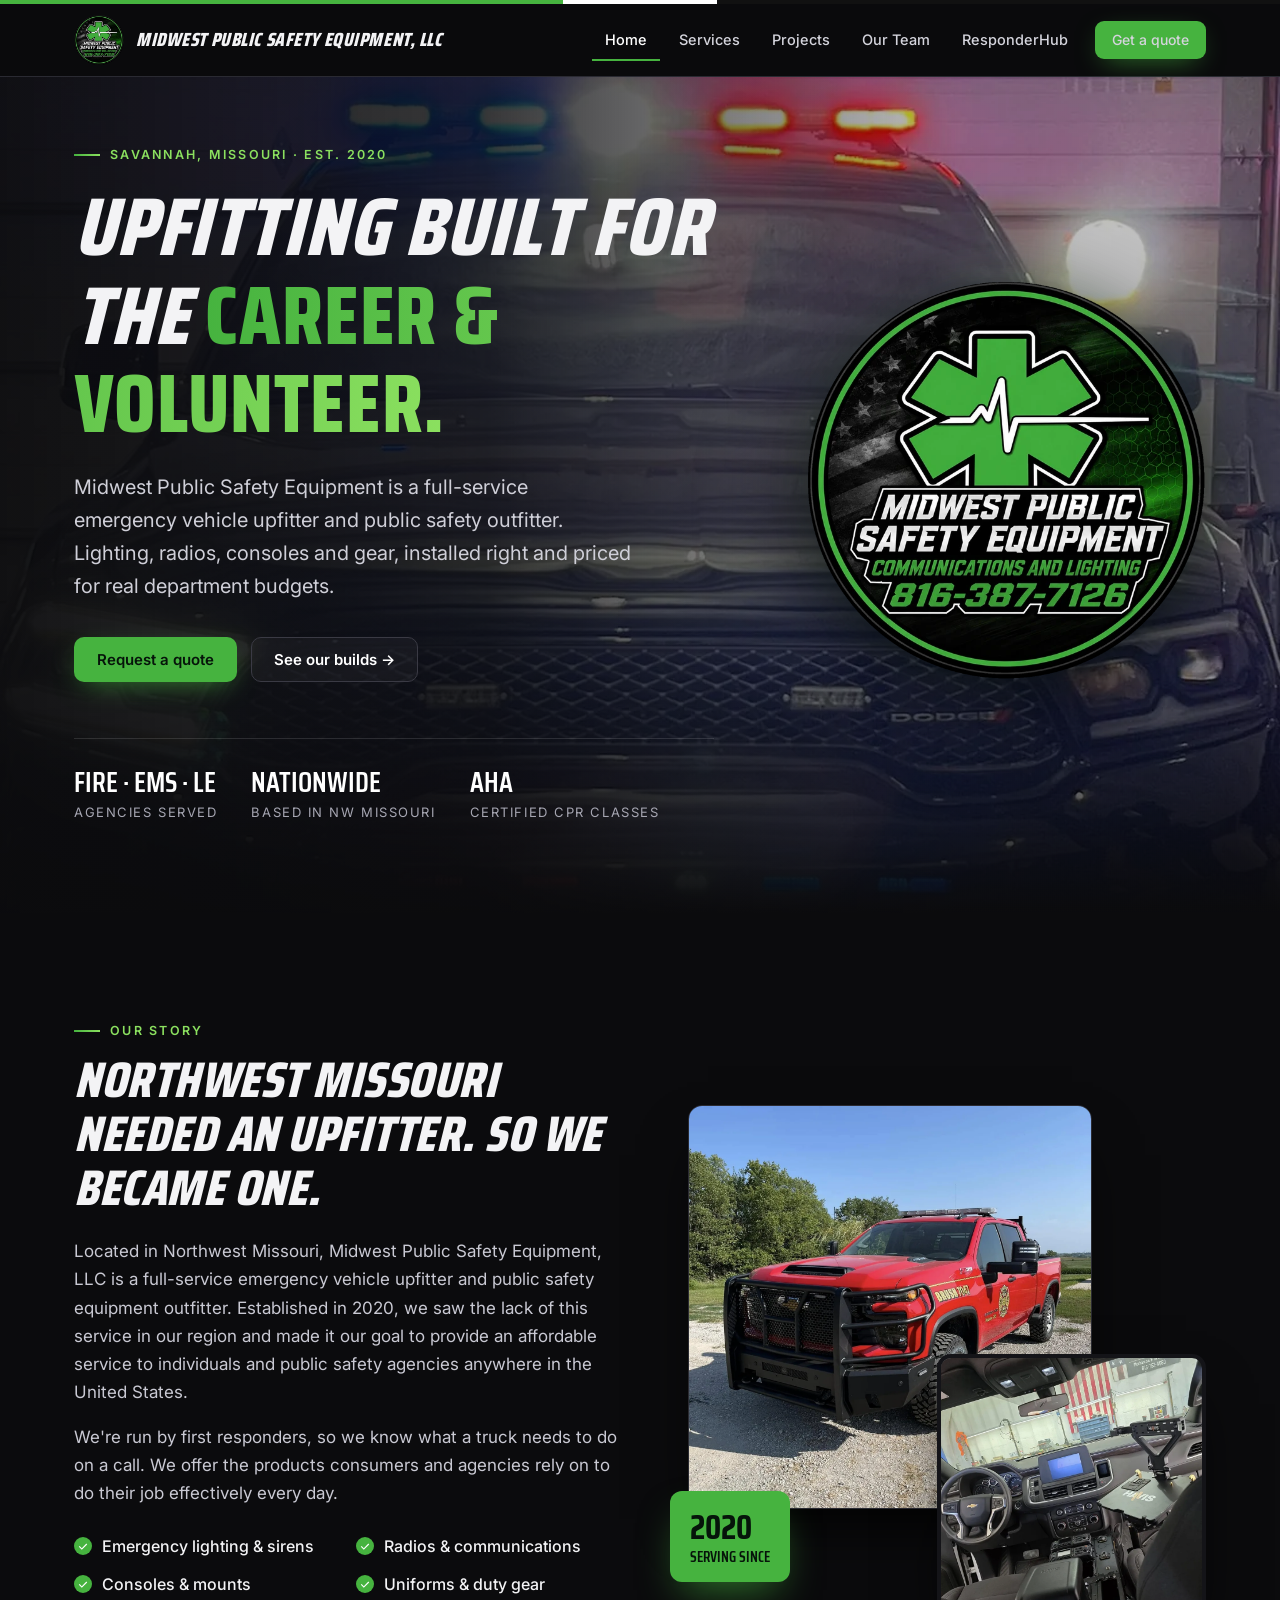
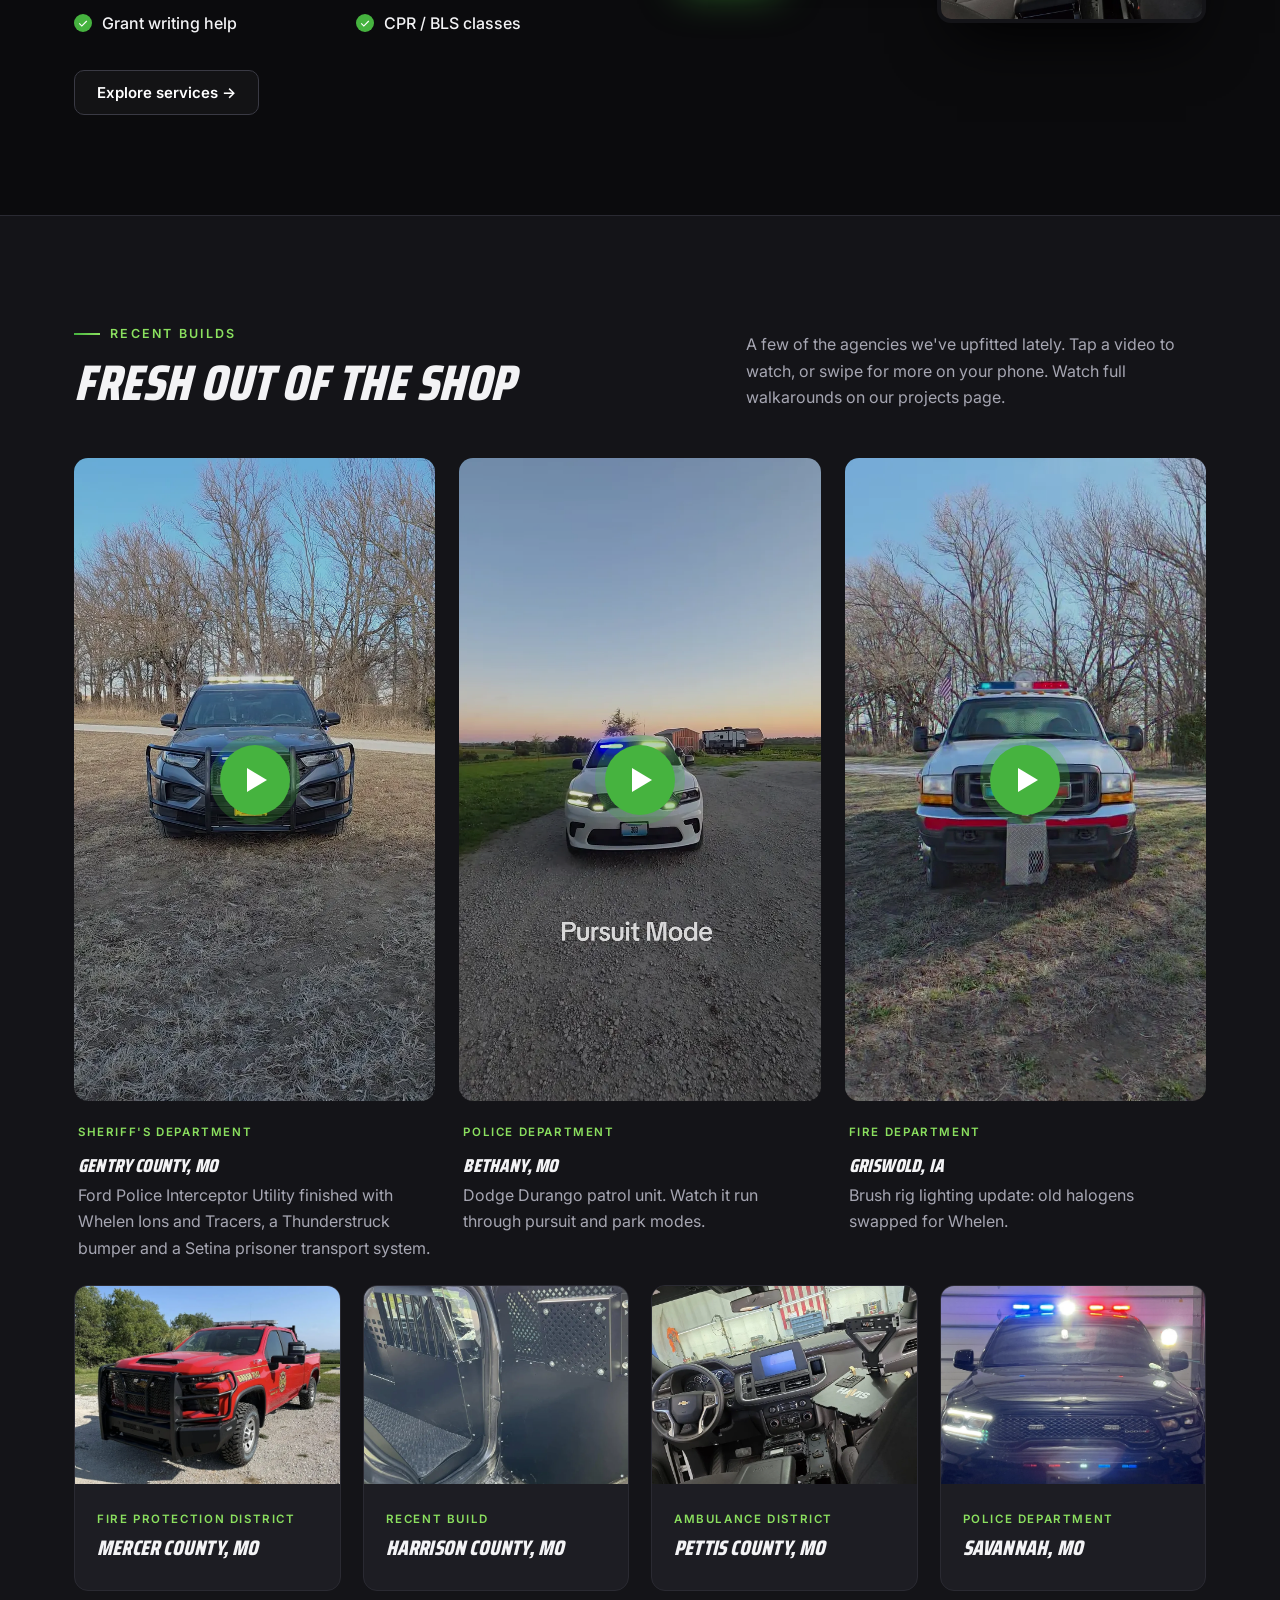
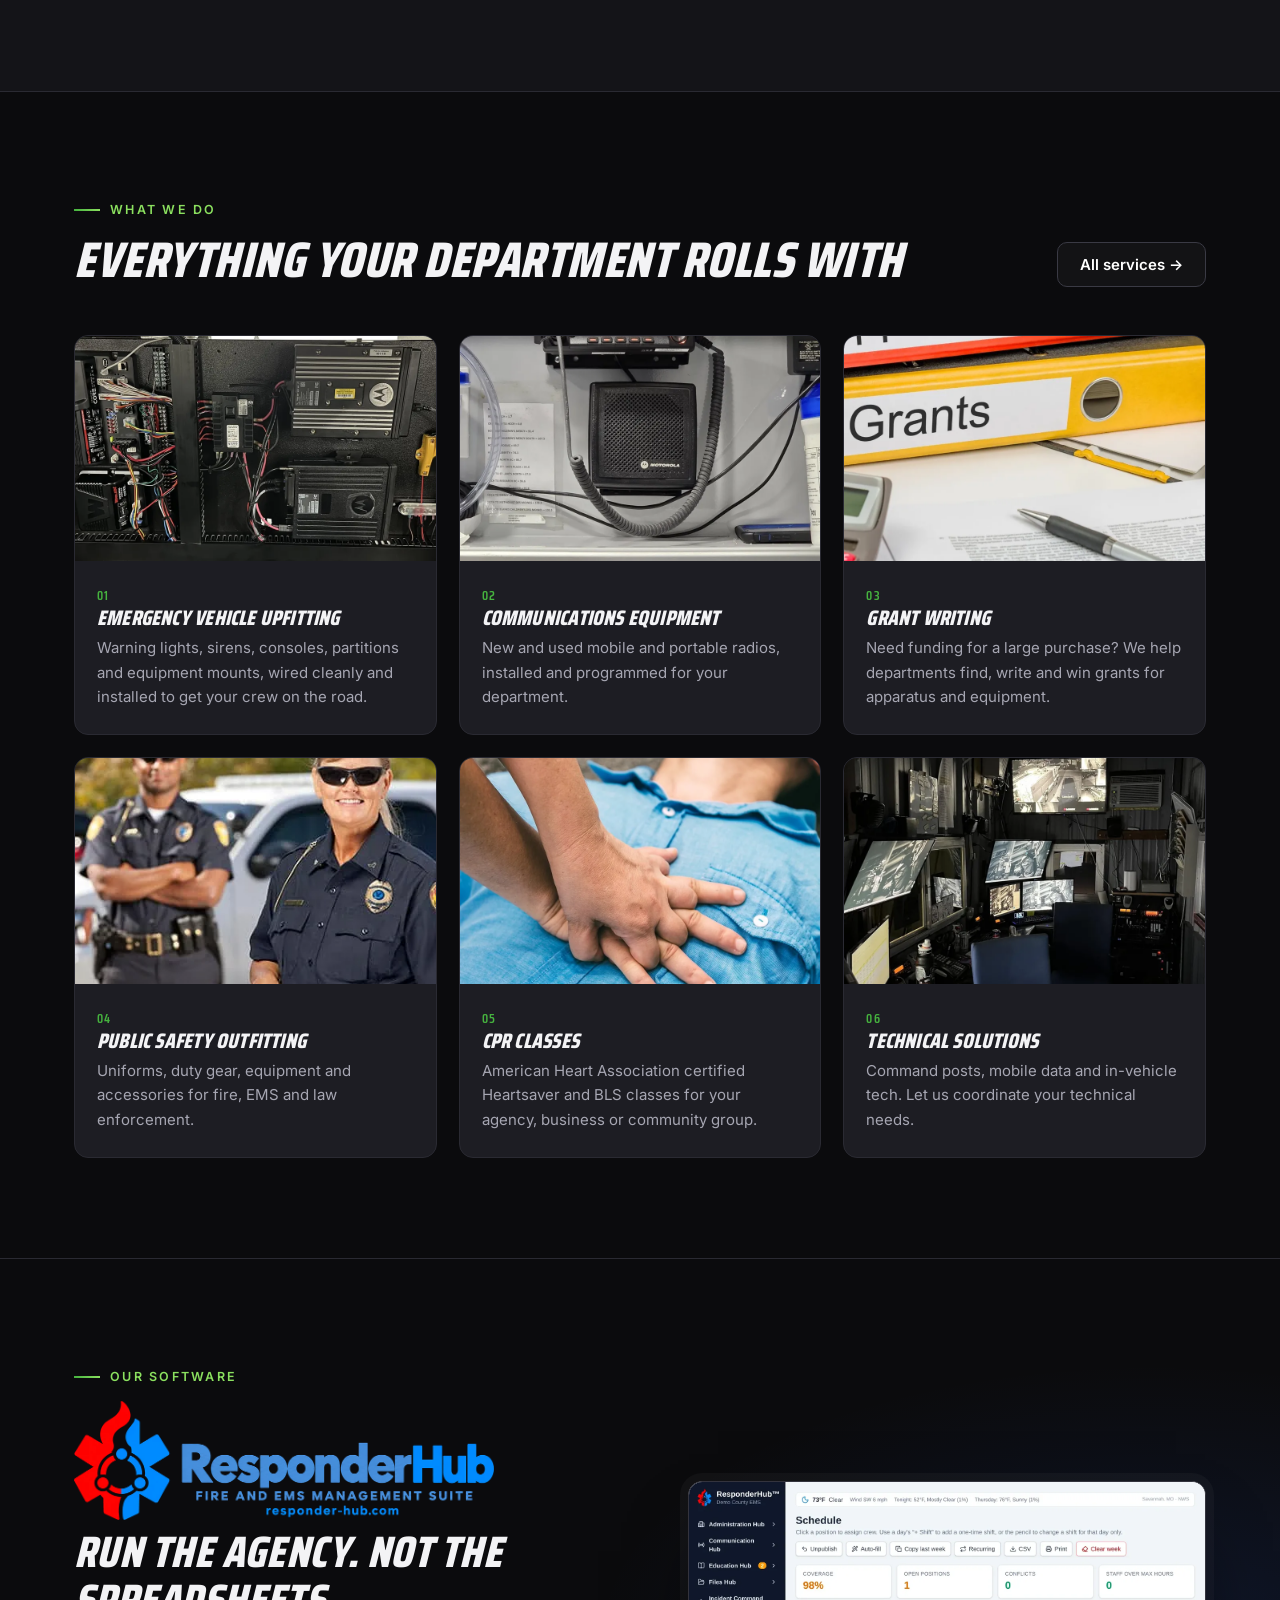
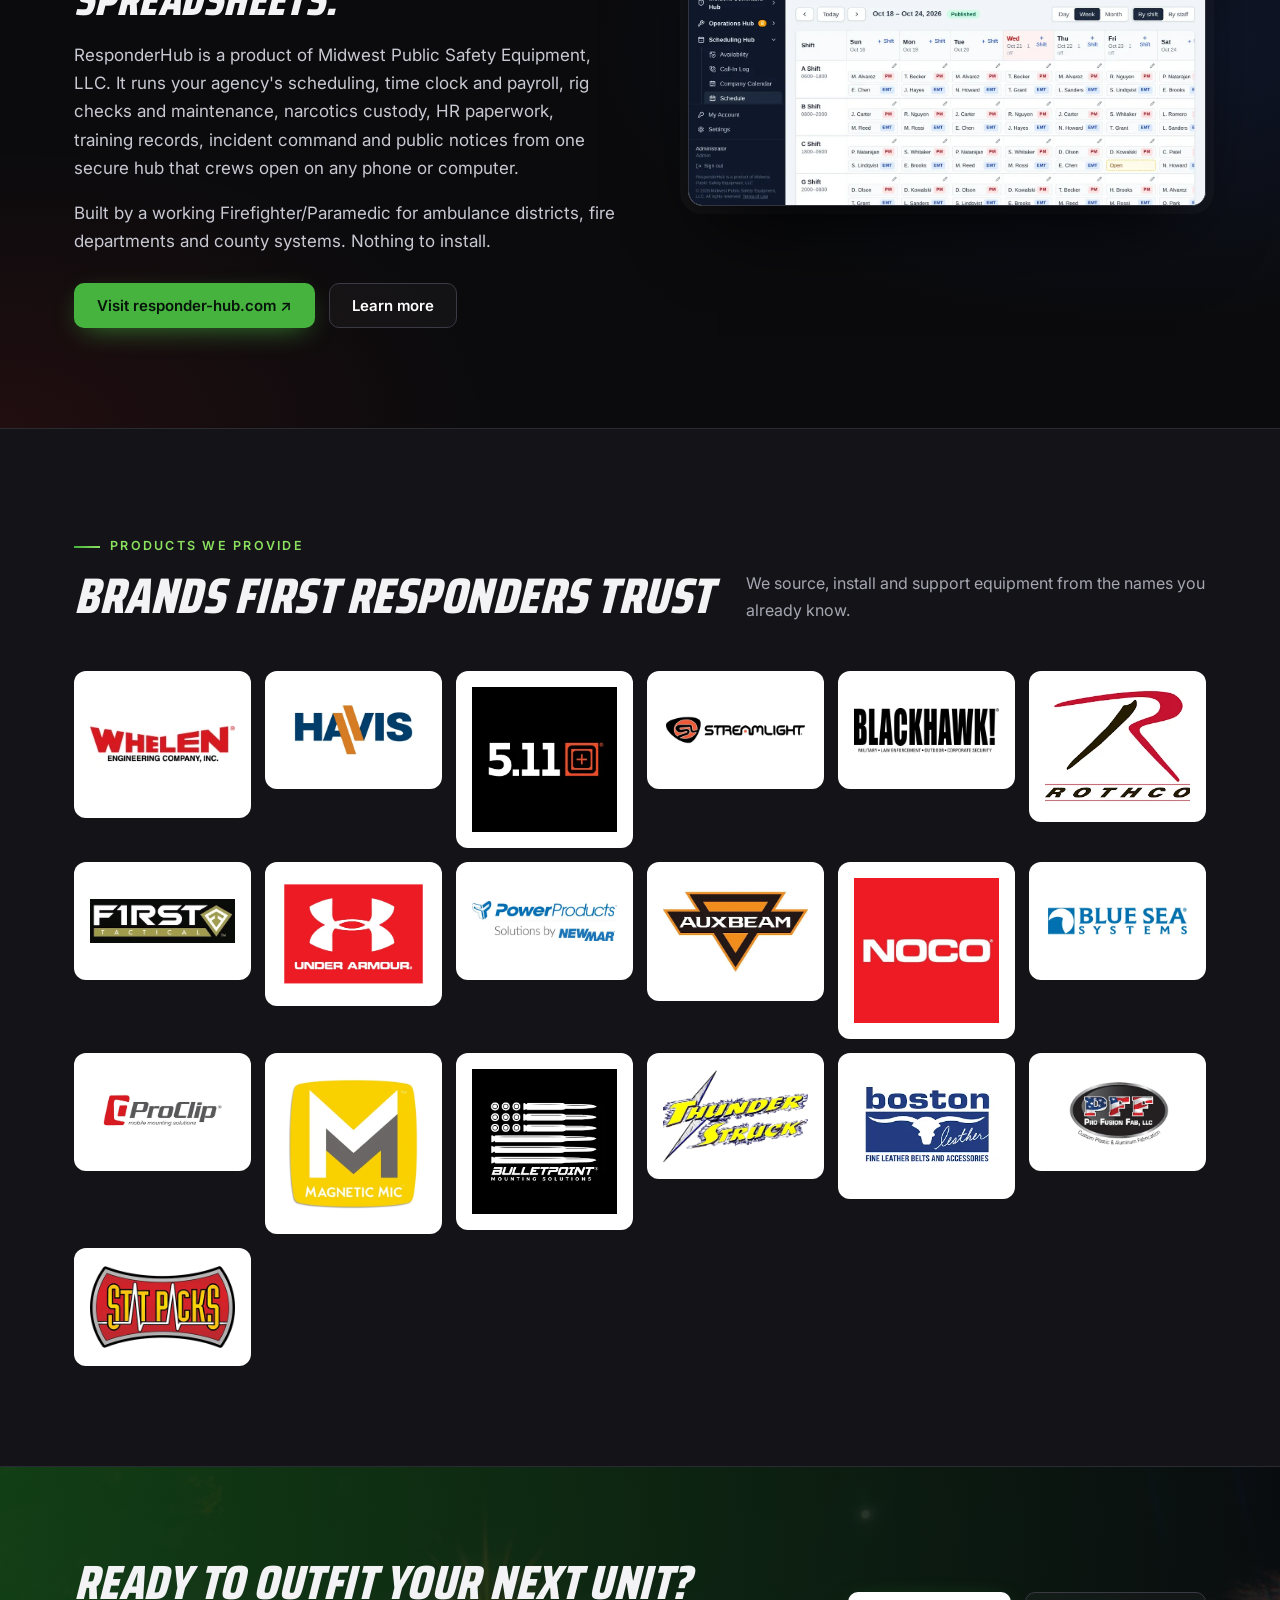
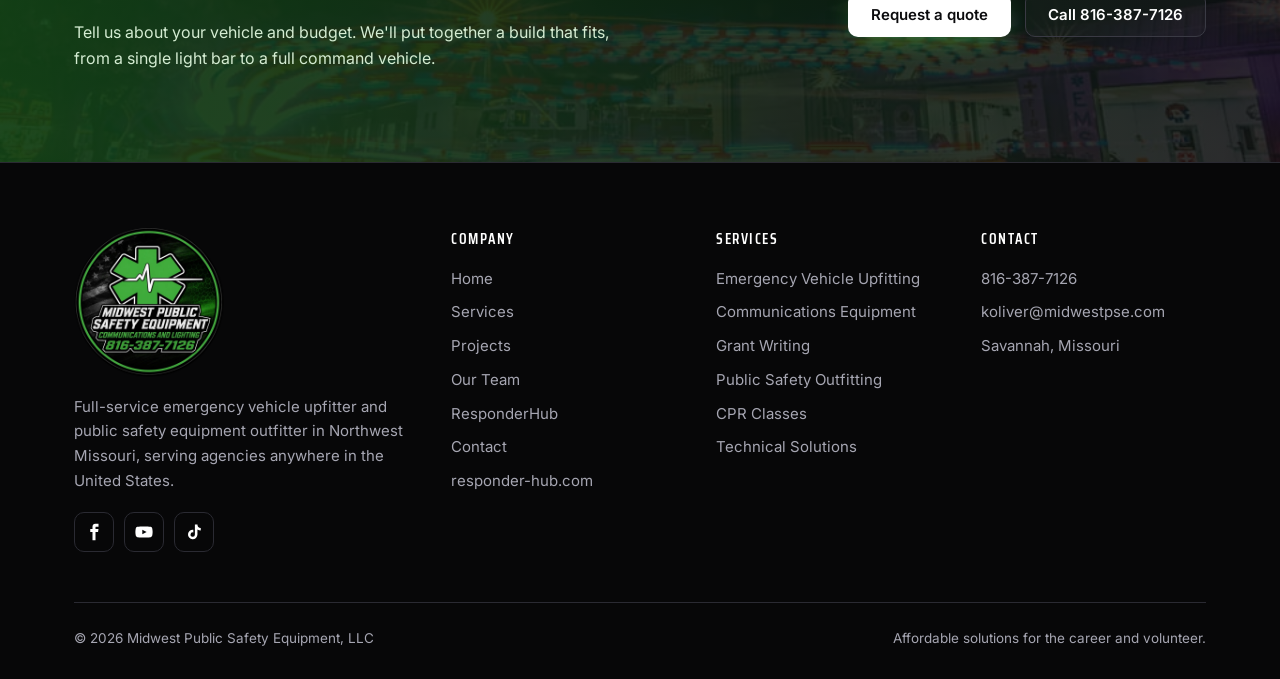
==== commit d3d14ab6: "Add ResponderHub page/section and Gentry County SO, Bethany PD, Griswold FD build videos Co-Authored" ====
--- a/index.html
+++ b/index.html
@@ -12,7 +12,7 @@
 <header class="hdr"><div class="wrap">
 <a class="brand" href="/" aria-label="Midwest Public Safety Equipment home"><img src="/assets/img/logo-sm.webp" alt="" width="50" height="50"><b>Midwest Public Safety Equipment, LLC</b></a>
 <button class="menu-btn" aria-label="Menu" aria-expanded="false"><svg width="22" height="22" viewBox="0 0 24 24" fill="currentColor"><path d="M3 6h18v2H3zm0 5h18v2H3zm0 5h18v2H3z"/></svg></button>
-<nav class="nav"><a href="/" aria-current="page">Home</a><a href="/services/">Services</a><a href="/completed-projects/">Projects</a><a href="/our-team/">Our Team</a><a class="btn btn-red" href="/contact/">Get a quote</a></nav>
+<nav class="nav"><a href="/" aria-current="page">Home</a><a href="/services/">Services</a><a href="/completed-projects/">Projects</a><a href="/our-team/">Our Team</a><a href="/responderhub/">ResponderHub</a><a class="btn btn-red" href="/contact/">Get a quote</a></nav>
 </div></header>
 <main>
 <section class="hero"><img src="/assets/img/build-savannah.webp" alt="Savannah, MO police vehicle with Whelen emergency lighting" fetchpriority="high">
@@ -33,8 +33,14 @@
 </div></section>
 
 <section class="s s-alt"><div class="wrap">
-<div class="s-head"><div><span class="eyebrow">Recent builds</span><h2>Fresh out of the shop</h2></div><p>A few of the agencies we've upfitted lately. Watch full walkarounds on our projects page.</p></div>
-<div class="grid g4"><a class="card reveal" href="/completed-projects/"><div class="ph"><img src="/assets/img/build-mercer.webp" alt="Mercer County, MO build" loading="lazy"></div><div class="bd"><span class="tag">Fire Protection District</span><h3>Mercer County, MO</h3></div></a><a class="card reveal" href="/completed-projects/"><div class="ph"><img src="/assets/img/build-harrison.webp" alt="Harrison County, MO build" loading="lazy"></div><div class="bd"><span class="tag">Recent build</span><h3>Harrison County, MO</h3></div></a><a class="card reveal" href="/completed-projects/"><div class="ph"><img src="/assets/img/build-pettis.webp" alt="Pettis County, MO build" loading="lazy"></div><div class="bd"><span class="tag">Ambulance District</span><h3>Pettis County, MO</h3></div></a><a class="card reveal" href="/completed-projects/"><div class="ph"><img src="/assets/img/build-savannah.webp" alt="Savannah, MO build" loading="lazy"></div><div class="bd"><span class="tag">Police Department</span><h3>Savannah, MO</h3></div></a></div>
+<div class="s-head"><div><span class="eyebrow">Recent builds</span><h2>Fresh out of the shop</h2></div><p>A few of the agencies we've upfitted lately. Tap a video to watch, or swipe for more on your phone. Watch full walkarounds on our projects page.</p></div>
+<div class="rb"><article class="rb-feat reveal"><button class="vid" data-src="/assets/video/gentry-so.mp4" aria-label="Play video: Gentry County Sheriff's Department Ford Police Interceptor Utility"><img src="/assets/img/video-gentry.webp" alt="Gentry County Sheriff's Department Ford Police Interceptor Utility build" loading="lazy"><span class="play"><i></i></span></button>
+<div class="rb-cap"><span class="tag">Sheriff's Department</span><h3>Gentry County, MO</h3><p>Ford Police Interceptor Utility finished with Whelen Ions and Tracers, a Thunderstruck bumper and a Setina prisoner transport system.</p></div></article>
+<article class="rb-feat reveal"><button class="vid" data-src="/assets/video/bethany-pd.mp4" aria-label="Play video: Bethany, MO Police Department Dodge Durango build"><img src="/assets/img/video-bethany.webp" alt="Bethany, MO Police Department Dodge Durango build" loading="lazy"><span class="play"><i></i></span></button>
+<div class="rb-cap"><span class="tag">Police Department</span><h3>Bethany, MO</h3><p>Dodge Durango patrol unit. Watch it run through pursuit and park modes.</p></div></article>
+<article class="rb-feat reveal"><button class="vid" data-src="/assets/video/griswold-fd.mp4" aria-label="Play video: Griswold, IA Fire Department brush rig"><img src="/assets/img/video-griswold.webp" alt="Griswold, Iowa Fire Department brush rig lighting update" loading="lazy"><span class="play"><i></i></span></button>
+<div class="rb-cap"><span class="tag">Fire Department</span><h3>Griswold, IA</h3><p>Brush rig lighting update: old halogens swapped for Whelen.</p></div></article></div>
+<div class="grid g4" style="margin-top:24px"><a class="card reveal" href="/completed-projects/"><div class="ph"><img src="/assets/img/build-mercer.webp" alt="Mercer County, MO build" loading="lazy"></div><div class="bd"><span class="tag">Fire Protection District</span><h3>Mercer County, MO</h3></div></a><a class="card reveal" href="/completed-projects/"><div class="ph"><img src="/assets/img/build-harrison.webp" alt="Harrison County, MO build" loading="lazy"></div><div class="bd"><span class="tag">Recent build</span><h3>Harrison County, MO</h3></div></a><a class="card reveal" href="/completed-projects/"><div class="ph"><img src="/assets/img/build-pettis.webp" alt="Pettis County, MO build" loading="lazy"></div><div class="bd"><span class="tag">Ambulance District</span><h3>Pettis County, MO</h3></div></a><a class="card reveal" href="/completed-projects/"><div class="ph"><img src="/assets/img/build-savannah.webp" alt="Savannah, MO build" loading="lazy"></div><div class="bd"><span class="tag">Police Department</span><h3>Savannah, MO</h3></div></a></div>
 </div></section>
 
 <section class="s"><div class="wrap">
@@ -48,6 +54,14 @@
 <div class="bd"><span class="num">06</span><h3>Technical Solutions</h3><p>Command posts, mobile data and in-vehicle tech. Let us coordinate your technical needs.</p></div></a></div>
 </div></section>
 
+<section class="s rh-band"><div class="wrap split">
+<div class="reveal"><span class="eyebrow">Our software</span><img class="rh-logo" src="/assets/rh/logo.webp" alt="ResponderHub – Fire and EMS Management Suite" width="900" height="255" loading="lazy">
+<h2 class="disp" style="font-size:clamp(30px,3.6vw,44px);margin:6px 0 18px">Run the agency. Not the spreadsheets.</h2>
+<p>ResponderHub is a product of Midwest Public Safety Equipment, LLC. It runs your agency's scheduling, time clock and payroll, rig checks and maintenance, narcotics custody, HR paperwork, training records, incident command and public notices from one secure hub that crews open on any phone or computer.</p>
+<p>Built by a working Firefighter/Paramedic for ambulance districts, fire departments and county systems. Nothing to install.</p>
+<div class="cta-row" style="margin-top:28px"><a class="btn btn-red" href="https://responder-hub.com" target="_blank" rel="noopener">Visit responder-hub.com &nearr;</a><a class="btn btn-ghost" href="/responderhub/">Learn more</a></div></div>
+<div class="reveal"><div class="rh-frame"><img src="/assets/rh/schedule.webp" alt="ResponderHub weekly schedule" loading="lazy"></div></div>
+</div></section>
 <section class="s s-alt"><div class="wrap">
 <div class="s-head"><div><span class="eyebrow">Products we provide</span><h2>Brands first responders trust</h2></div><p>We source, install and support equipment from the names you already know.</p></div>
 <div class="brands reveal"><div><img src="/assets/brands/whelen.webp" alt="Whelen" loading="lazy"></div><div><img src="/assets/brands/havis.webp" alt="Havis" loading="lazy"></div><div><img src="/assets/brands/511.webp" alt="5.11 Tactical" loading="lazy"></div><div><img src="/assets/brands/streamlight.webp" alt="Streamlight" loading="lazy"></div><div><img src="/assets/brands/blackhawk.webp" alt="Blackhawk" loading="lazy"></div><div><img src="/assets/brands/rothco.webp" alt="Rothco" loading="lazy"></div><div><img src="/assets/brands/first-tactical.webp" alt="First Tactical" loading="lazy"></div><div><img src="/assets/brands/under-armour.webp" alt="Under Armour" loading="lazy"></div><div><img src="/assets/brands/power-products.webp" alt="Power Products / Newmar" loading="lazy"></div><div><img src="/assets/brands/auxbeam.webp" alt="Auxbeam" loading="lazy"></div><div><img src="/assets/brands/noco.webp" alt="NOCO" loading="lazy"></div><div><img src="/assets/brands/blue-sea.webp" alt="Blue Sea Systems" loading="lazy"></div><div><img src="/assets/brands/proclip.webp" alt="ProClip" loading="lazy"></div><div><img src="/assets/brands/magnetic-mic.webp" alt="Magnetic Mic" loading="lazy"></div><div><img src="/assets/brands/bulletpoint.webp" alt="Bulletpoint Mounting Solutions" loading="lazy"></div><div><img src="/assets/brands/thunderstruck.webp" alt="Thunderstruck" loading="lazy"></div><div><img src="/assets/brands/boston-leather.webp" alt="Boston Leather" loading="lazy"></div><div><img src="/assets/brands/pro-fusion-fab.webp" alt="Pro Fusion Fab" loading="lazy"></div><div><img src="/assets/brands/stat-packs.webp" alt="StatPacks" loading="lazy"></div></div>
@@ -58,7 +72,7 @@
 <footer><div class="wrap"><div class="f-grid">
 <div><img class="f-logo" src="/assets/img/logo.webp" alt="Midwest Public Safety Equipment – Communications and Lighting" loading="lazy"><p>Full-service emergency vehicle upfitter and public safety equipment outfitter in Northwest Missouri, serving agencies anywhere in the United States.</p>
 <div class="socials"><a href="https://facebook.com/midwestpse" aria-label="Facebook" rel="noopener" target="_blank"><svg width="18" height="18" viewBox="0 0 24 24" fill="currentColor"><path d="M14 8V6c0-.9.6-1 1-1h3V1h-4c-3.3 0-4 2.4-4 4v3H7v4h3v11h4V12h3.4l.6-4z"/></svg></a><a href="https://www.youtube.com/@MidwestPSE" aria-label="YouTube" rel="noopener" target="_blank"><svg width="18" height="18" viewBox="0 0 24 24" fill="currentColor"><path d="M23 7.2a3 3 0 0 0-2.1-2.1C19 4.6 12 4.6 12 4.6s-7 0-8.9.5A3 3 0 0 0 1 7.2 31 31 0 0 0 .5 12a31 31 0 0 0 .5 4.8 3 3 0 0 0 2.1 2.1c1.9.5 8.9.5 8.9.5s7 0 8.9-.5a3 3 0 0 0 2.1-2.1 31 31 0 0 0 .5-4.8 31 31 0 0 0-.5-4.8zM9.75 15.02V8.98L15.5 12z"/></svg></a><a href="https://www.tiktok.com/@heavyrescue20" aria-label="TikTok" rel="noopener" target="_blank"><svg width="18" height="18" viewBox="0 0 24 24" fill="currentColor"><path d="M16.6 2h-3.4v13.4a2.9 2.9 0 1 1-2.1-2.8V9.1a6.3 6.3 0 1 0 5.5 6.3V8.6a8 8 0 0 0 4.4 1.4V6.6A4.6 4.6 0 0 1 16.6 2z"/></svg></a></div></div>
-<div><h4>Company</h4><ul><li><a href="/">Home</a></li><li><a href="/services/">Services</a></li><li><a href="/completed-projects/">Projects</a></li><li><a href="/our-team/">Our Team</a></li><li><a href="/contact/">Contact</a></li></ul></div>
+<div><h4>Company</h4><ul><li><a href="/">Home</a></li><li><a href="/services/">Services</a></li><li><a href="/completed-projects/">Projects</a></li><li><a href="/our-team/">Our Team</a></li><li><a href="/responderhub/">ResponderHub</a></li><li><a href="/contact/">Contact</a></li><li><a href="https://responder-hub.com" target="_blank" rel="noopener">responder-hub.com</a></li></ul></div>
 <div><h4>Services</h4><ul><li><a href="/services/#upfitting">Emergency Vehicle Upfitting</a></li><li><a href="/services/#comms">Communications Equipment</a></li><li><a href="/services/#grants">Grant Writing</a></li><li><a href="/services/#outfitting">Public Safety Outfitting</a></li><li><a href="/services/#cpr">CPR Classes</a></li><li><a href="/services/#tech">Technical Solutions</a></li></ul></div>
 <div><h4>Contact</h4><ul><li><a href="tel:+18163877126">816-387-7126</a></li><li><a href="mailto:koliver@midwestpse.com">koliver@midwestpse.com</a></li><li>Savannah, Missouri</li></ul></div>
 </div><div class="f-bot"><span>&copy; <span data-year>2025</span> Midwest Public Safety Equipment, LLC</span><span>Affordable solutions for the career and volunteer.</span></div></div></footer>
--- a/assets/site.css
+++ b/assets/site.css
@@ -150,3 +150,17 @@
 body{background:var(--ink) radial-gradient(1200px 600px at 85% -10%,rgba(70,179,63,.10),transparent 60%) no-repeat}
 @media (max-width:1000px){.hero .wrap{grid-template-columns:1fr}.hero-logo{order:-1;justify-self:start;width:170px}}
 @media (max-width:700px){.hero-logo{width:130px}.hero h1{font-size:40px}}
+
+.rh-band{background:radial-gradient(800px 400px at 90% 50%,rgba(47,107,255,.12),transparent 70%),radial-gradient(700px 400px at 0% 100%,rgba(227,38,43,.10),transparent 70%),var(--ink);border-top:1px solid var(--line)}
+.rh-logo{display:block;width:100%;max-width:420px;height:auto;margin:16px 0 8px}
+.rh-frame{border-radius:14px;overflow:hidden;border:1px solid #33333d;box-shadow:0 40px 80px -30px #000,0 0 0 8px rgba(255,255,255,.03);background:#fff}
+.rh-frame img{width:100%}
+.rh-ph{aspect-ratio:16/10;background:#fff}.rh-ph img{object-position:top left}
+@media (max-width:1100px) and (min-width:901px){.nav a{padding:9px 9px;font-size:14px}}
+.split>*,.grid>*{min-width:0}
+.vid video{position:absolute;inset:0;width:100%;height:100%;object-fit:cover;background:#000}
+.rb{display:grid;grid-template-columns:repeat(3,minmax(0,1fr));gap:24px;align-items:start}
+.rb-feat .vid{aspect-ratio:9/16}.rb-cap{padding:16px 4px 0}.rb-cap h3{margin:6px 0}.rb-cap p{margin:0;color:var(--mut)}
+@media (max-width:700px){.rb{display:flex;overflow-x:auto;scroll-snap-type:x mandatory;gap:14px;margin:0 -24px;padding:0 24px 8px;scroll-padding:0 24px;scrollbar-width:none}.rb::-webkit-scrollbar{display:none}.rb-feat{flex:0 0 74%;scroll-snap-align:start}}
+.brands>*{min-width:0}@media (max-width:700px){.brands{grid-template-columns:repeat(3,minmax(0,1fr))}}
+.page-hero.rh-hero>img{opacity:.12;filter:blur(2px)}
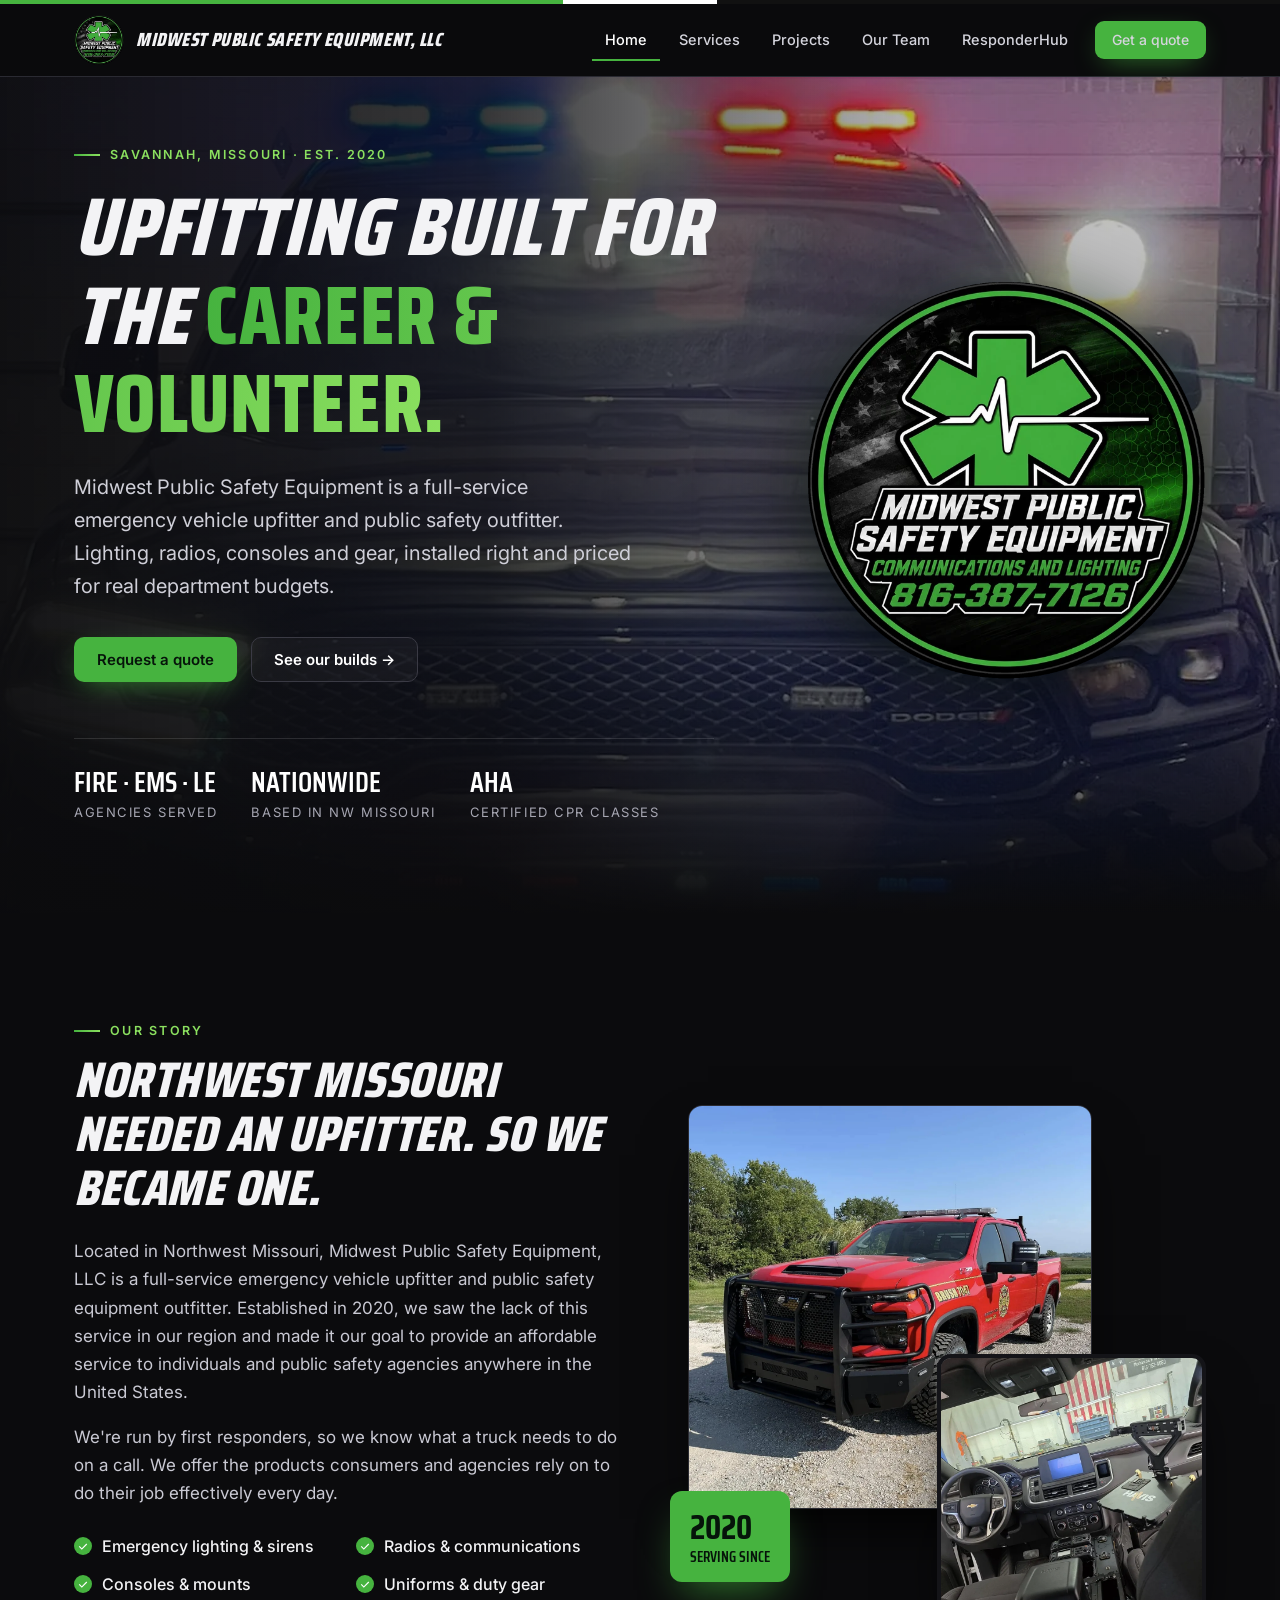
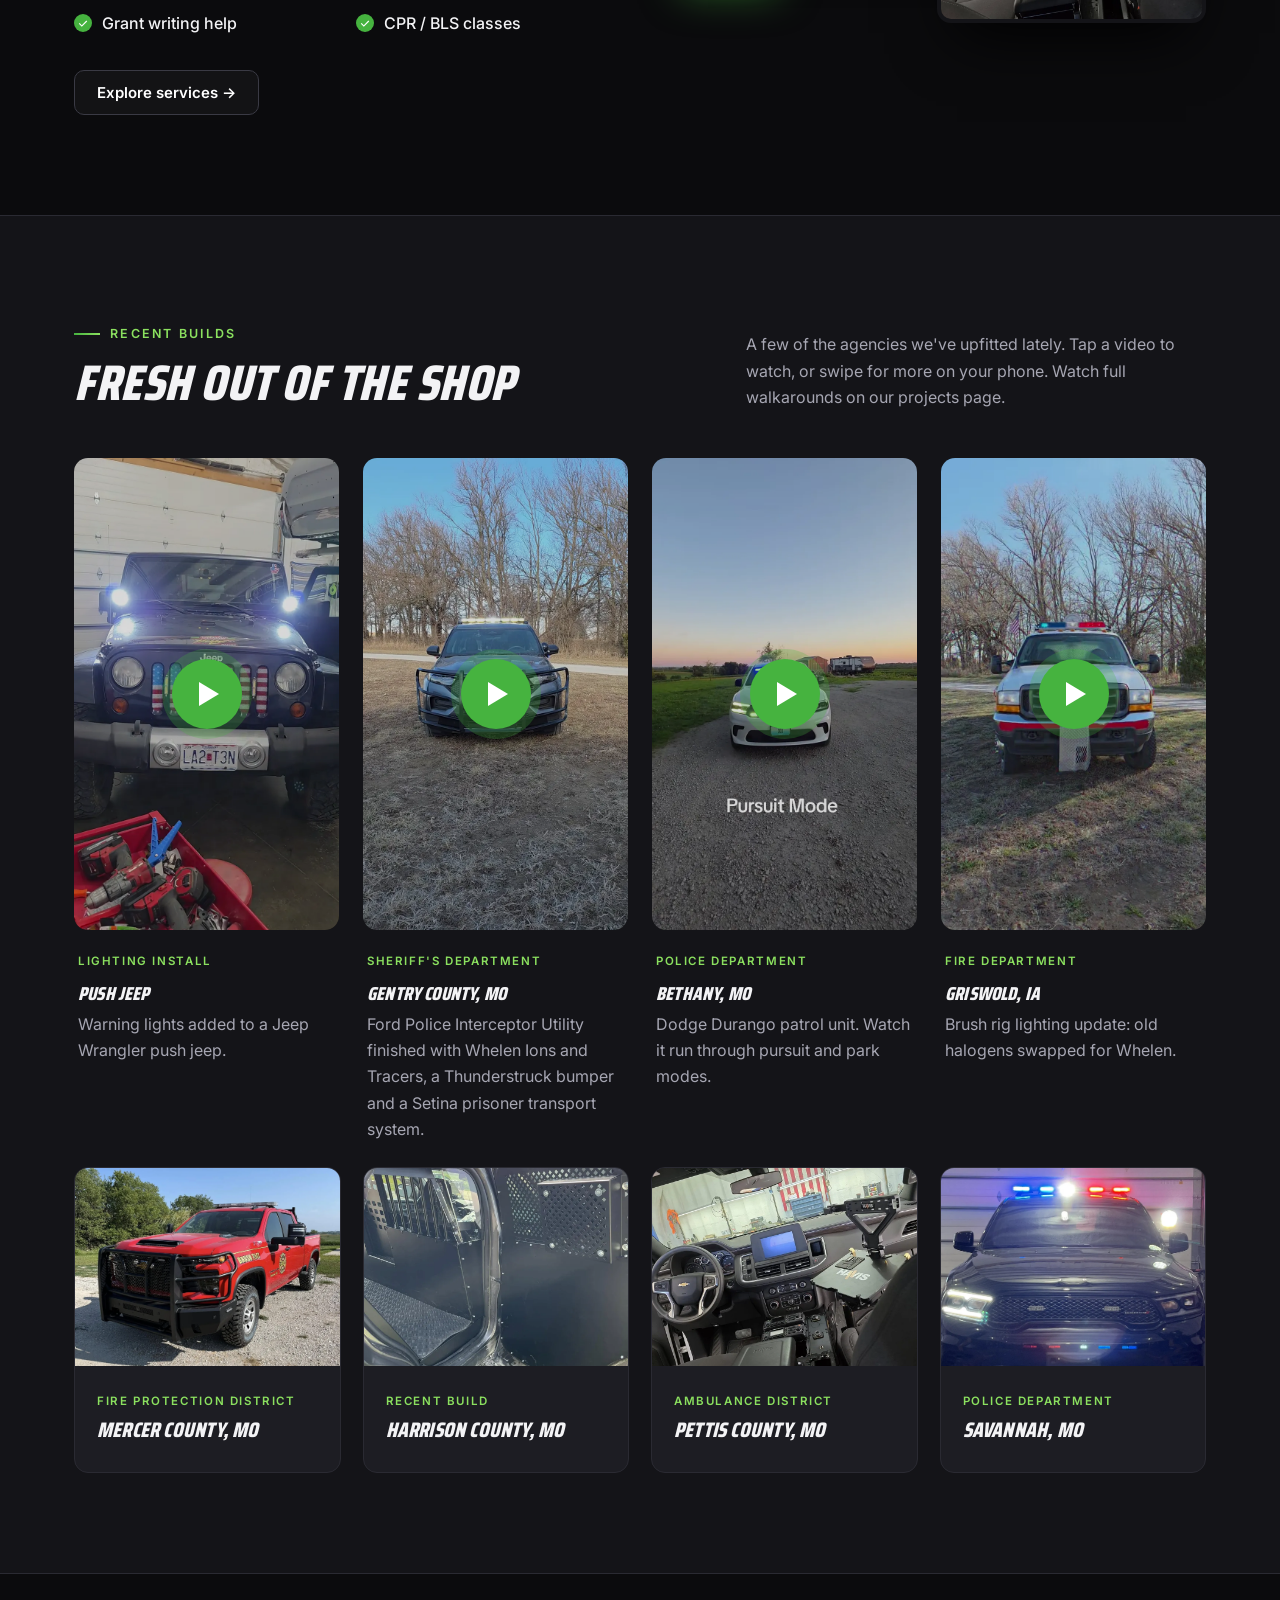
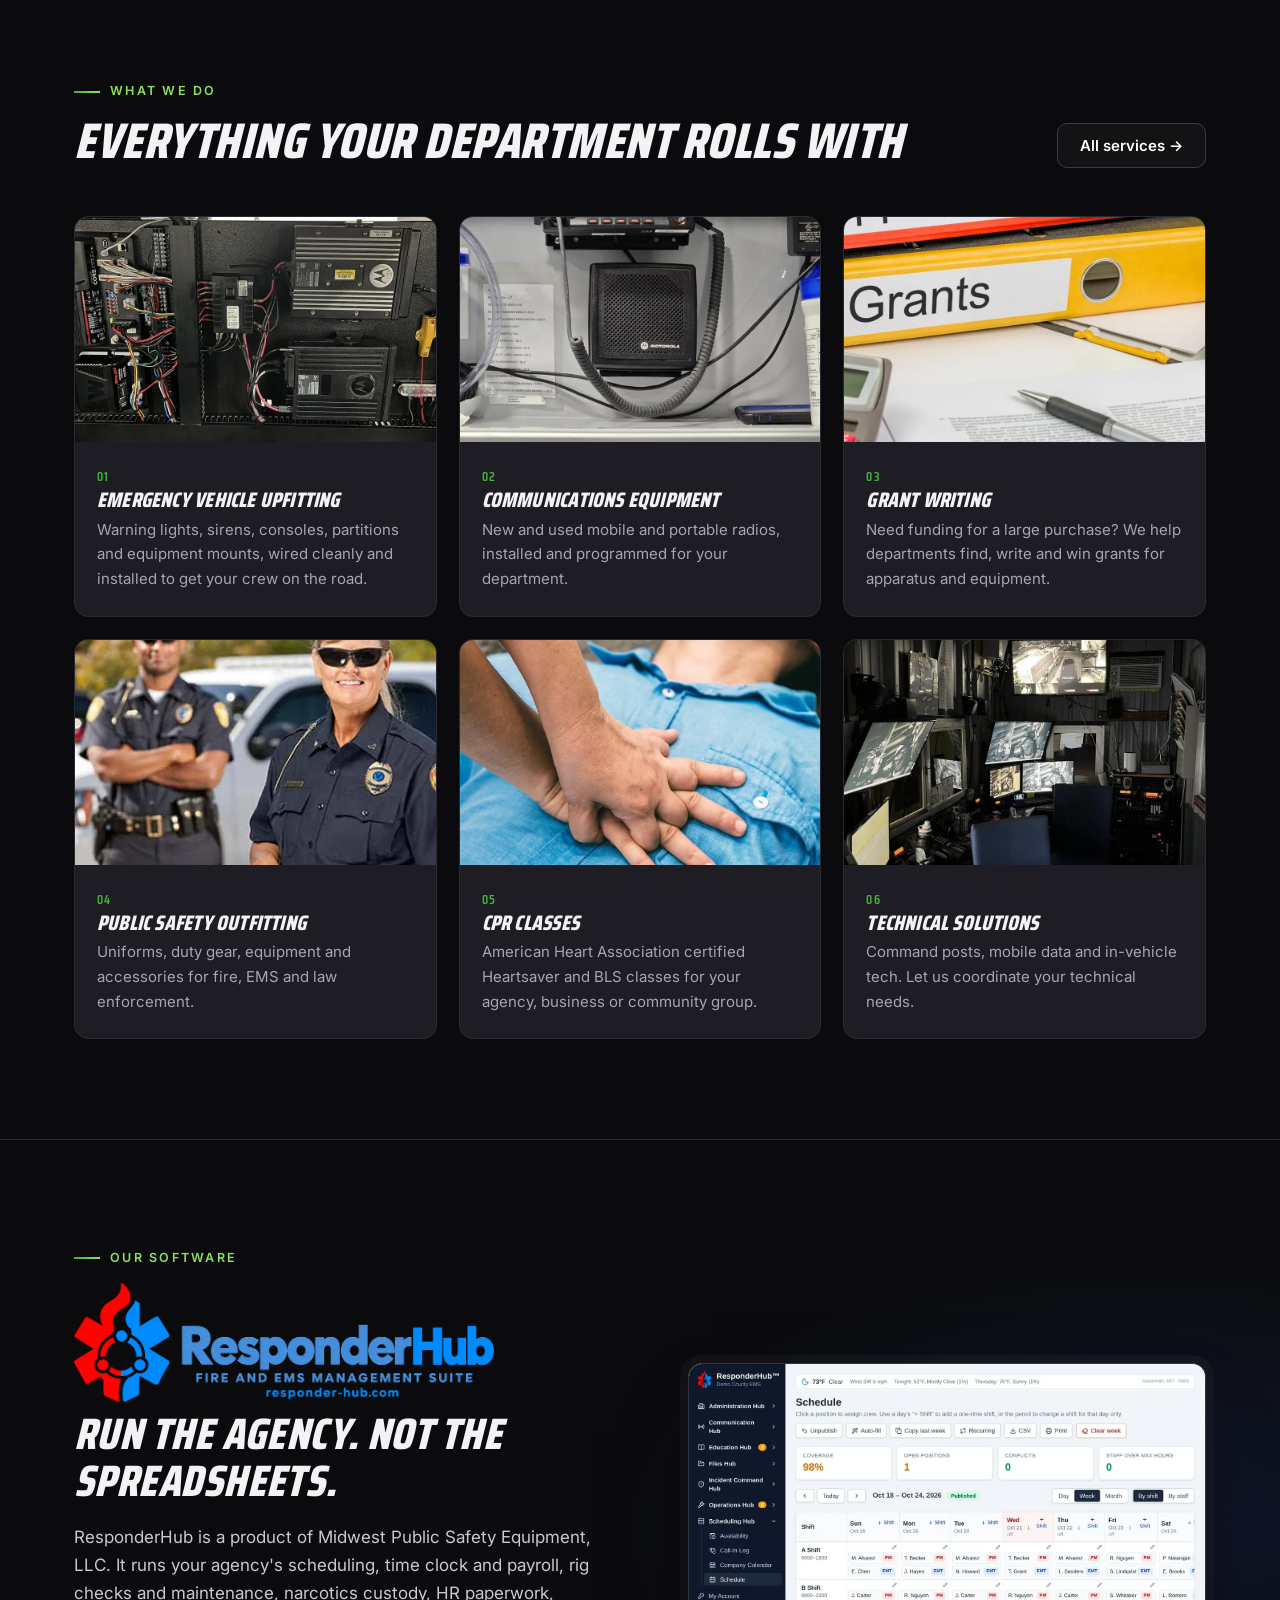
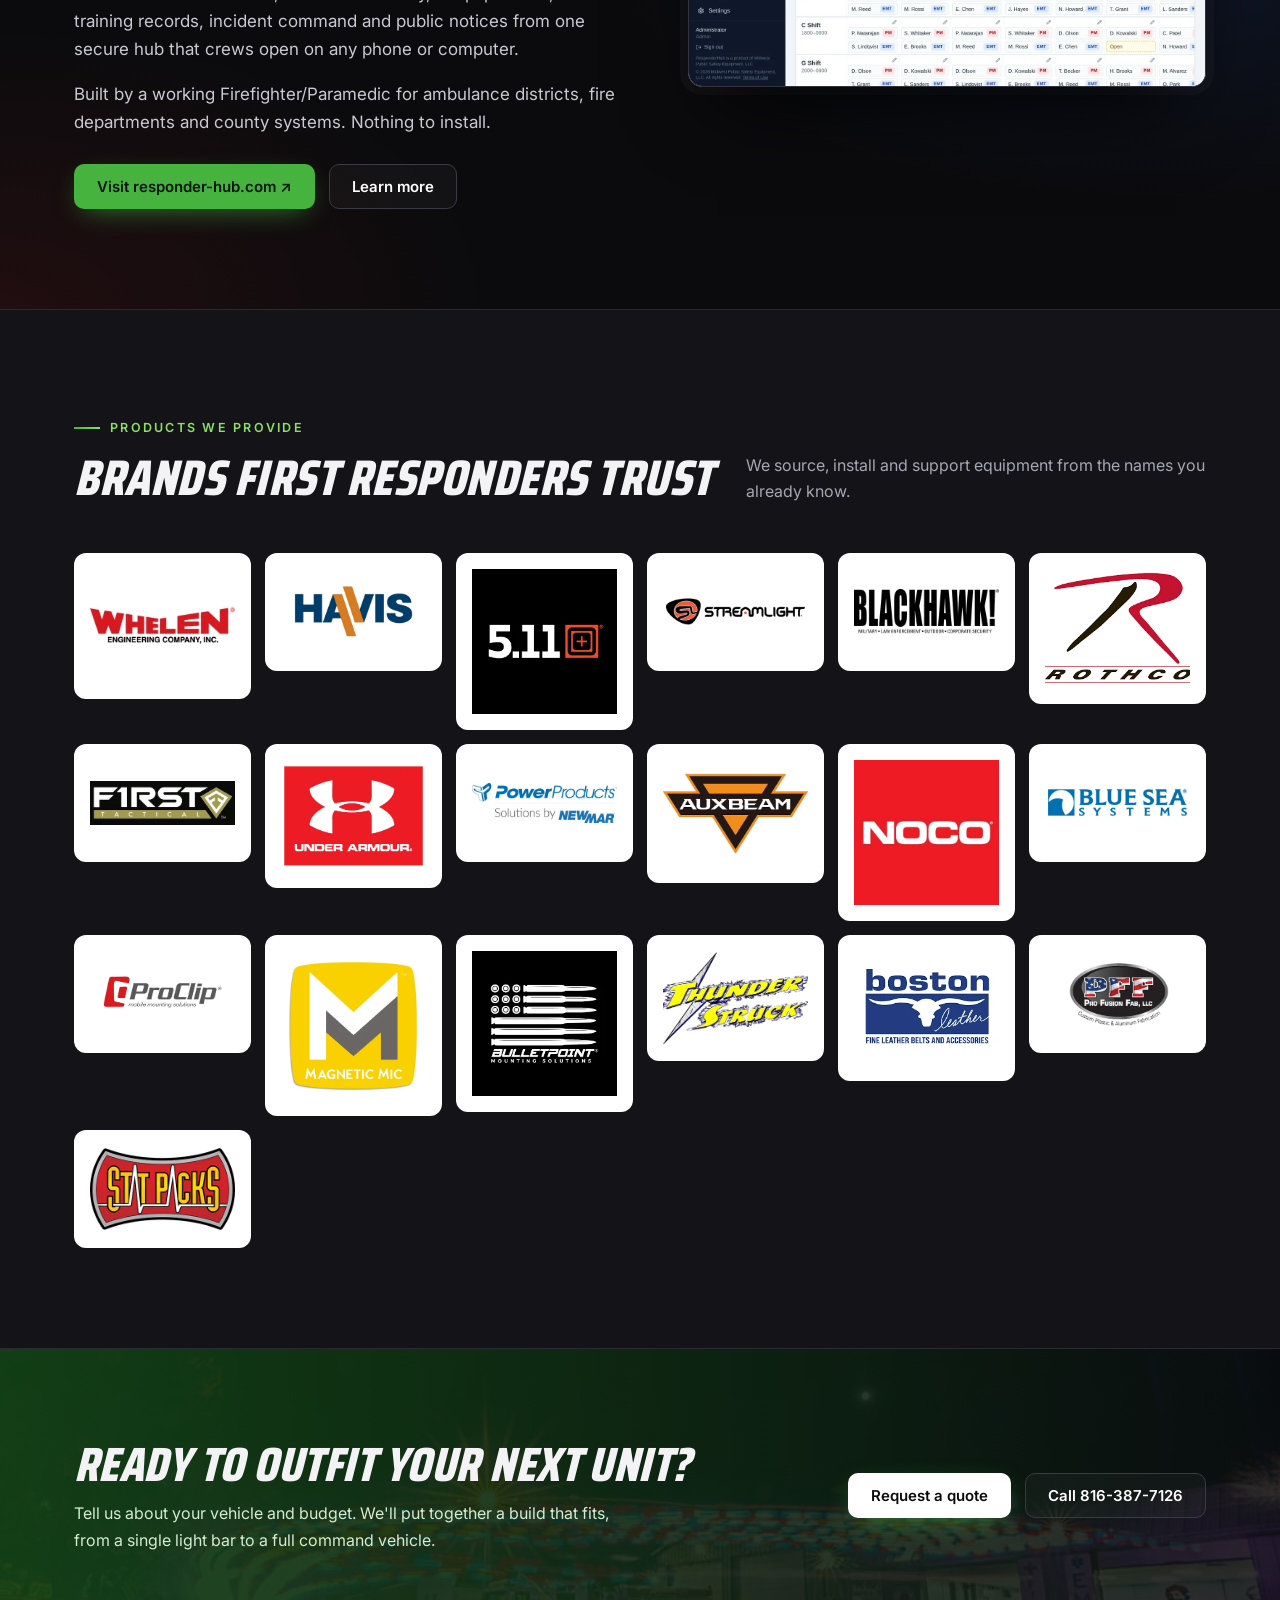
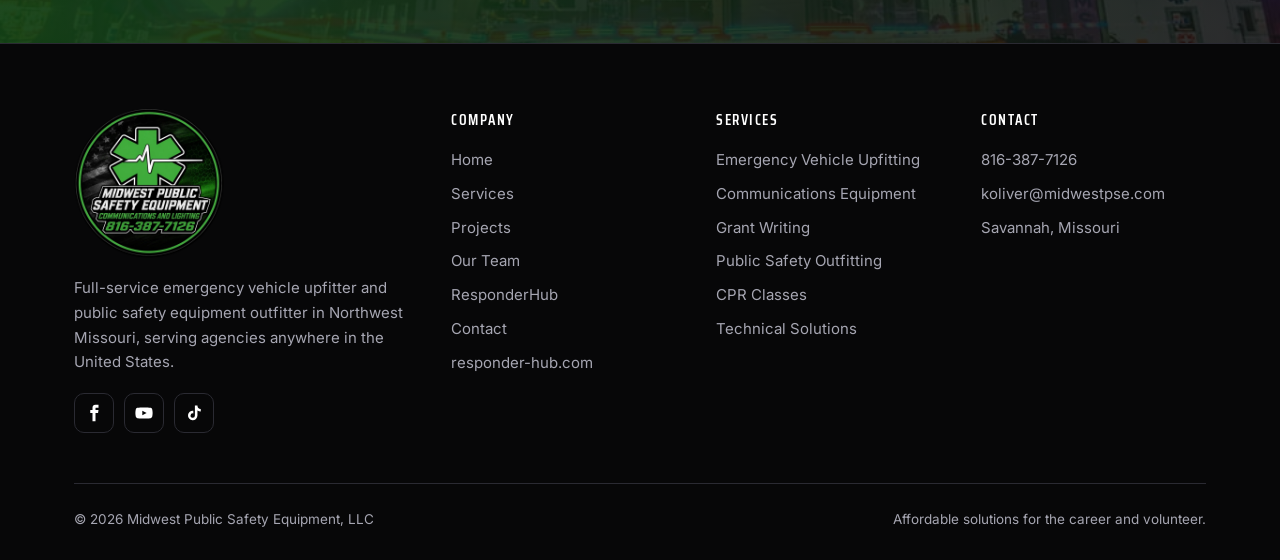
==== commit da018cf8: "Add Push Jeep lighting video to recent builds Co-Authored-By: Devin AI <158243242+devin-ai-integrati" ====
--- a/index.html
+++ b/index.html
@@ -34,7 +34,9 @@
 
 <section class="s s-alt"><div class="wrap">
 <div class="s-head"><div><span class="eyebrow">Recent builds</span><h2>Fresh out of the shop</h2></div><p>A few of the agencies we've upfitted lately. Tap a video to watch, or swipe for more on your phone. Watch full walkarounds on our projects page.</p></div>
-<div class="rb"><article class="rb-feat reveal"><button class="vid" data-src="/assets/video/gentry-so.mp4" aria-label="Play video: Gentry County Sheriff's Department Ford Police Interceptor Utility"><img src="/assets/img/video-gentry.webp" alt="Gentry County Sheriff's Department Ford Police Interceptor Utility build" loading="lazy"><span class="play"><i></i></span></button>
+<div class="rb"><article class="rb-feat reveal"><button class="vid" data-src="/assets/video/push-jeep.mp4" aria-label="Play video: Push Jeep lighting install"><img src="/assets/img/video-push-jeep.webp" alt="Jeep Wrangler push jeep with new warning lights" loading="lazy"><span class="play"><i></i></span></button>
+<div class="rb-cap"><span class="tag">Lighting install</span><h3>Push Jeep</h3><p>Warning lights added to a Jeep Wrangler push jeep.</p></div></article>
+<article class="rb-feat reveal"><button class="vid" data-src="/assets/video/gentry-so.mp4" aria-label="Play video: Gentry County Sheriff's Department Ford Police Interceptor Utility"><img src="/assets/img/video-gentry.webp" alt="Gentry County Sheriff's Department Ford Police Interceptor Utility build" loading="lazy"><span class="play"><i></i></span></button>
 <div class="rb-cap"><span class="tag">Sheriff's Department</span><h3>Gentry County, MO</h3><p>Ford Police Interceptor Utility finished with Whelen Ions and Tracers, a Thunderstruck bumper and a Setina prisoner transport system.</p></div></article>
 <article class="rb-feat reveal"><button class="vid" data-src="/assets/video/bethany-pd.mp4" aria-label="Play video: Bethany, MO Police Department Dodge Durango build"><img src="/assets/img/video-bethany.webp" alt="Bethany, MO Police Department Dodge Durango build" loading="lazy"><span class="play"><i></i></span></button>
 <div class="rb-cap"><span class="tag">Police Department</span><h3>Bethany, MO</h3><p>Dodge Durango patrol unit. Watch it run through pursuit and park modes.</p></div></article>
--- a/assets/site.css
+++ b/assets/site.css
@@ -159,8 +159,9 @@
 @media (max-width:1100px) and (min-width:901px){.nav a{padding:9px 9px;font-size:14px}}
 .split>*,.grid>*{min-width:0}
 .vid video{position:absolute;inset:0;width:100%;height:100%;object-fit:cover;background:#000}
-.rb{display:grid;grid-template-columns:repeat(3,minmax(0,1fr));gap:24px;align-items:start}
+.rb{display:grid;grid-template-columns:repeat(4,minmax(0,1fr));gap:24px;align-items:start}
 .rb-feat .vid{aspect-ratio:9/16}.rb-cap{padding:16px 4px 0}.rb-cap h3{margin:6px 0}.rb-cap p{margin:0;color:var(--mut)}
+@media (max-width:1000px) and (min-width:701px){.rb{grid-template-columns:repeat(2,minmax(0,1fr))}}
 @media (max-width:700px){.rb{display:flex;overflow-x:auto;scroll-snap-type:x mandatory;gap:14px;margin:0 -24px;padding:0 24px 8px;scroll-padding:0 24px;scrollbar-width:none}.rb::-webkit-scrollbar{display:none}.rb-feat{flex:0 0 74%;scroll-snap-align:start}}
 .brands>*{min-width:0}@media (max-width:700px){.brands{grid-template-columns:repeat(3,minmax(0,1fr))}}
 .page-hero.rh-hero>img{opacity:.12;filter:blur(2px)}
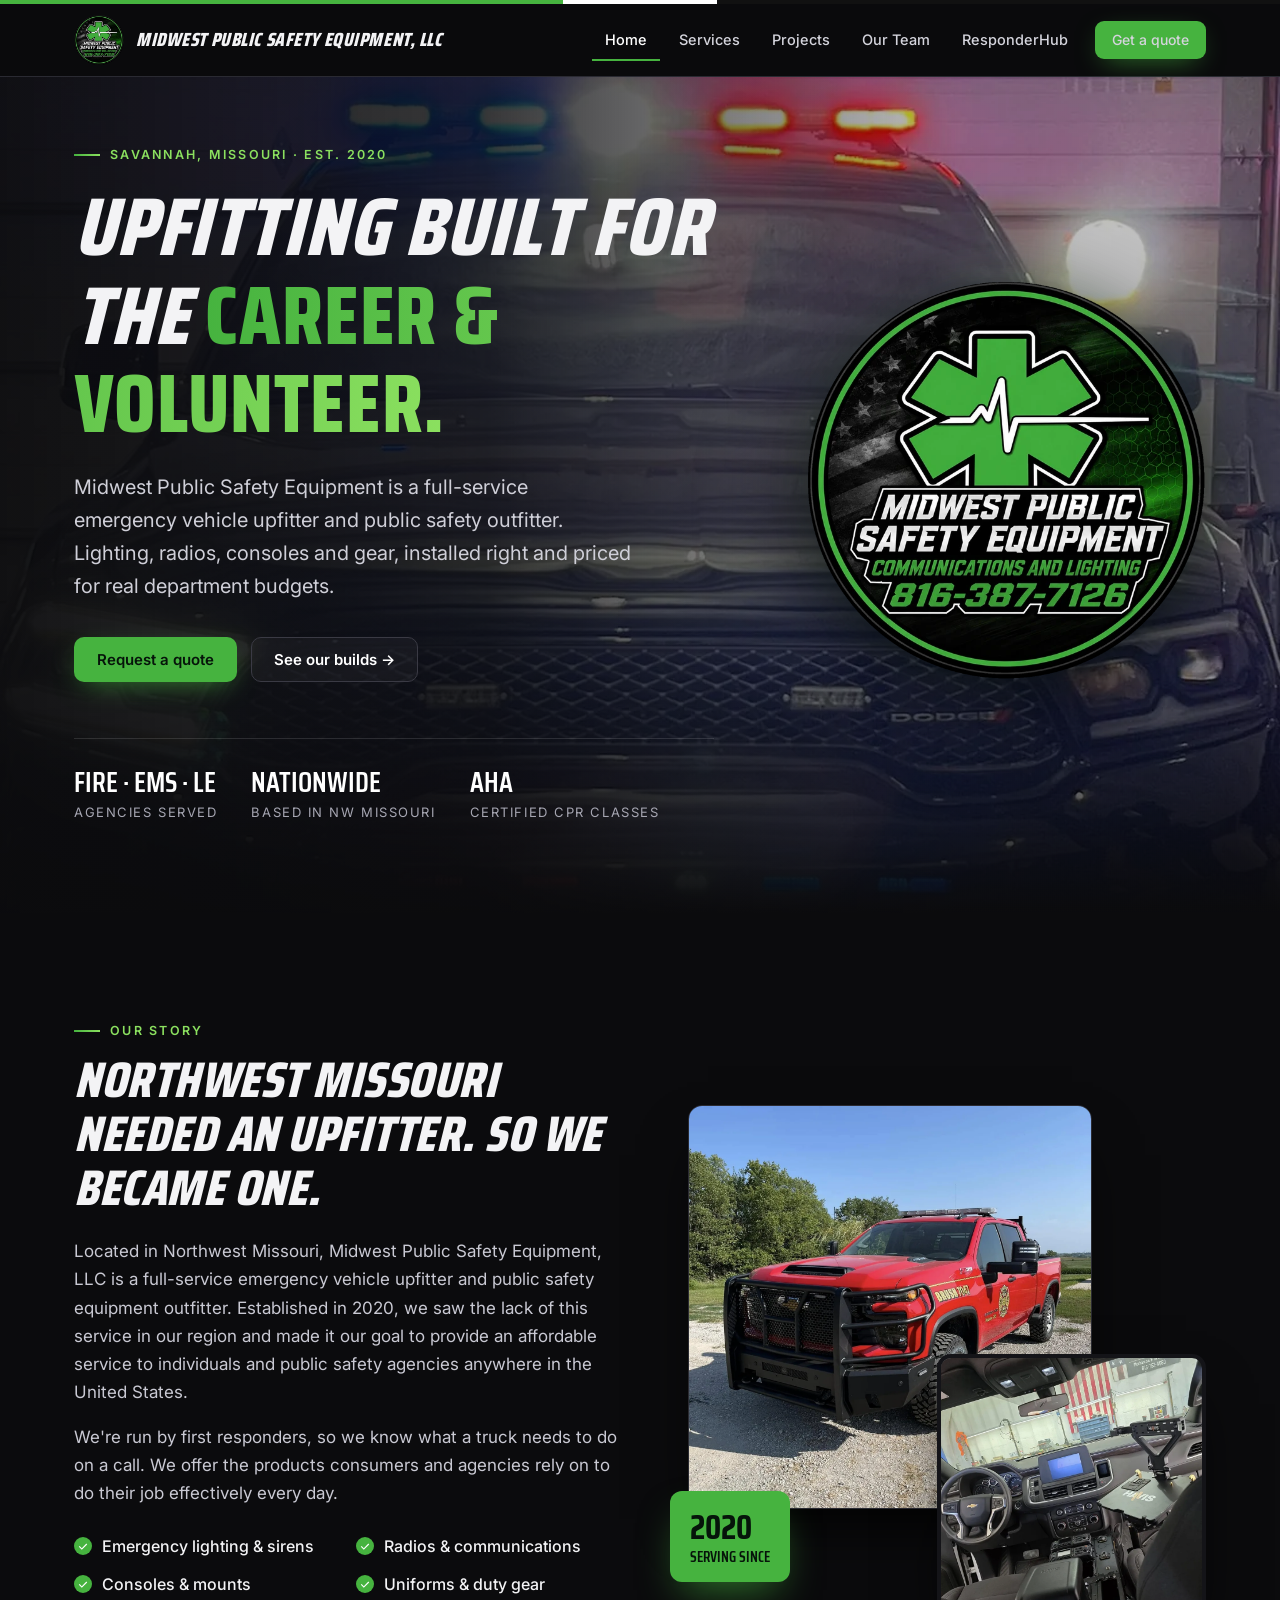
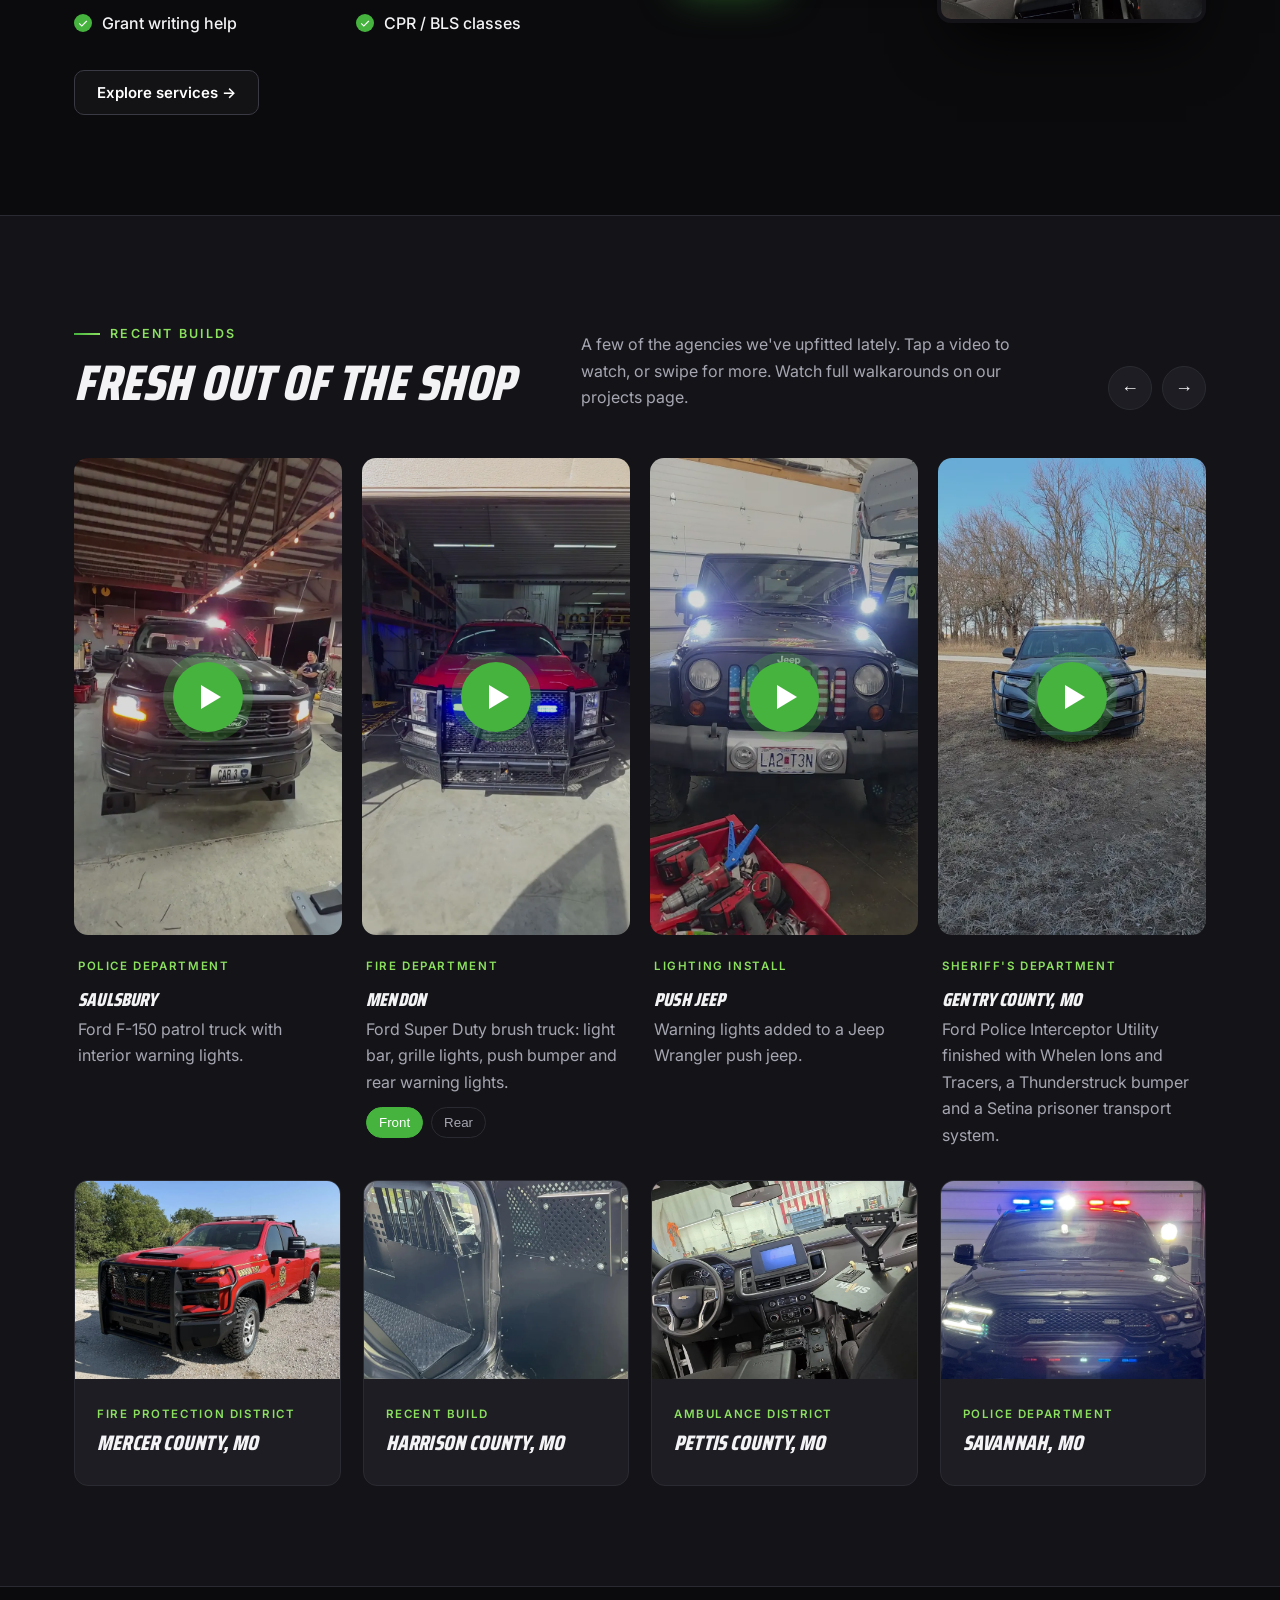
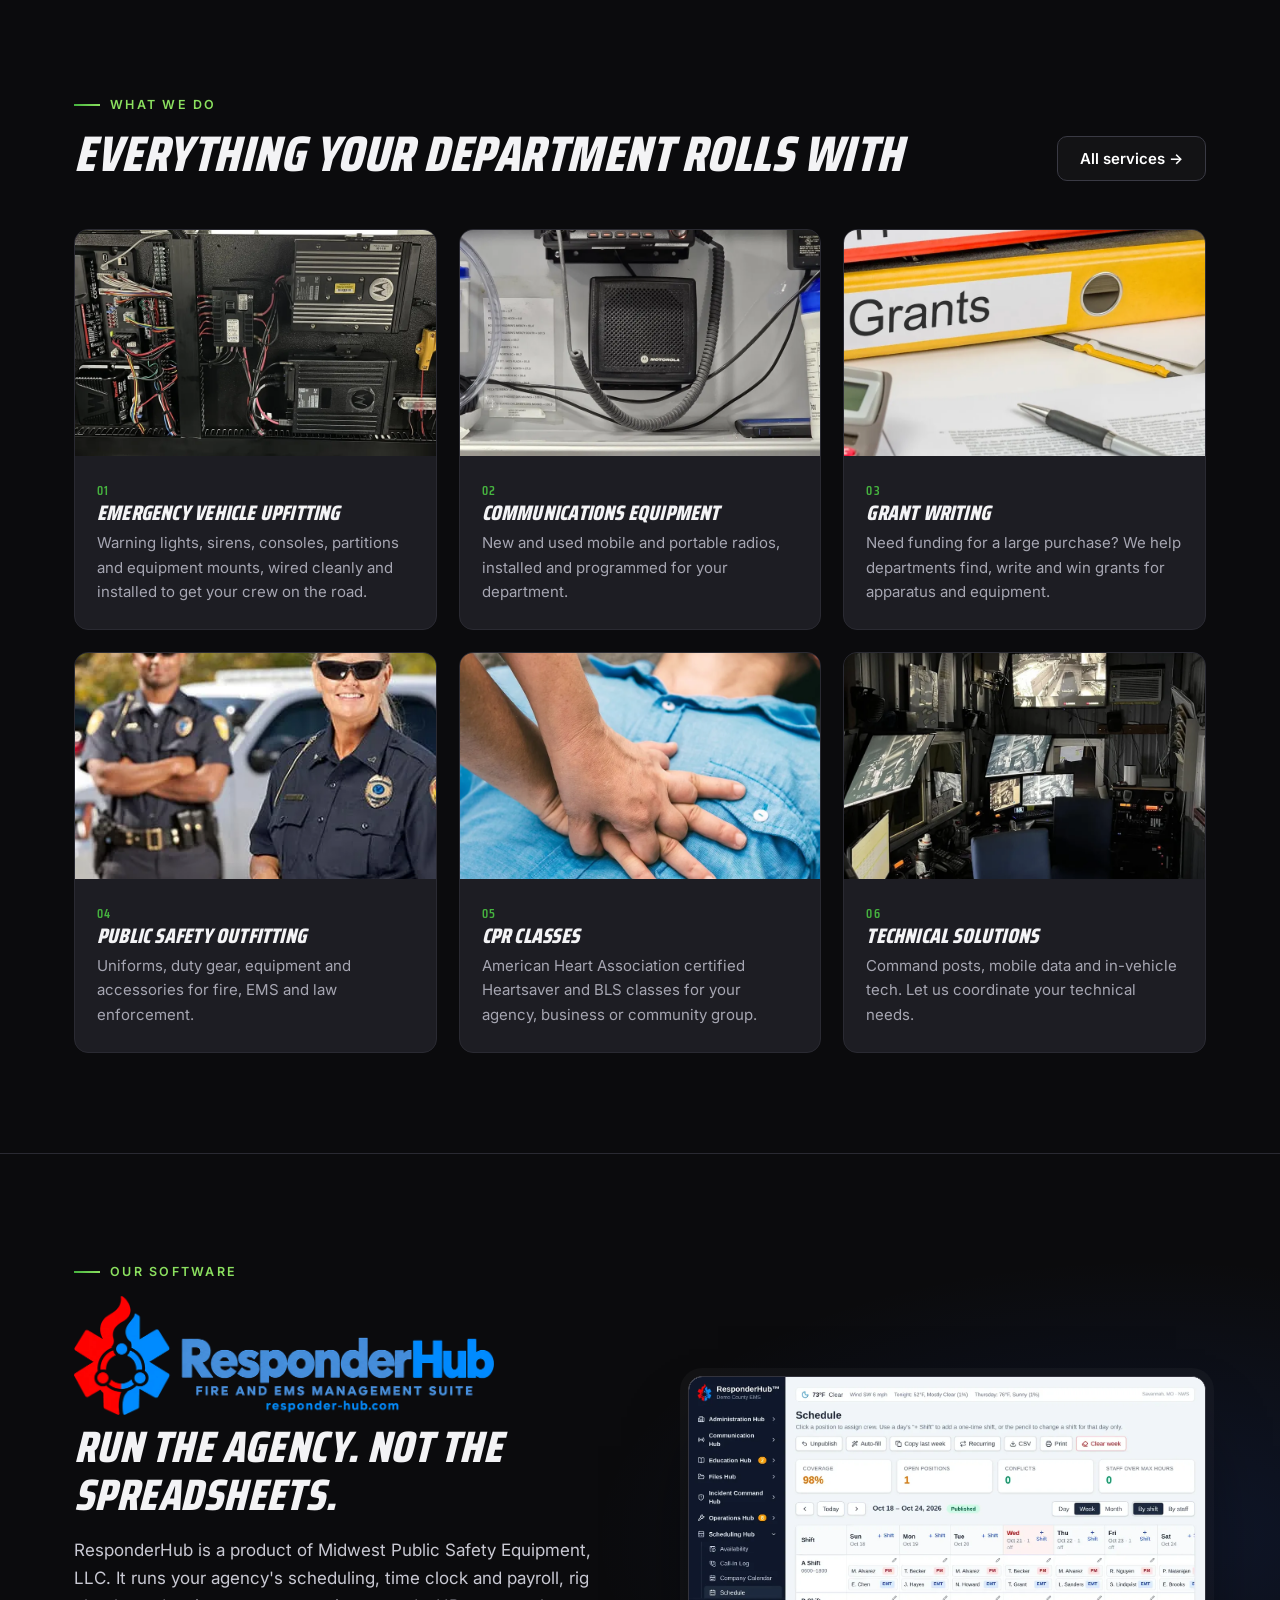
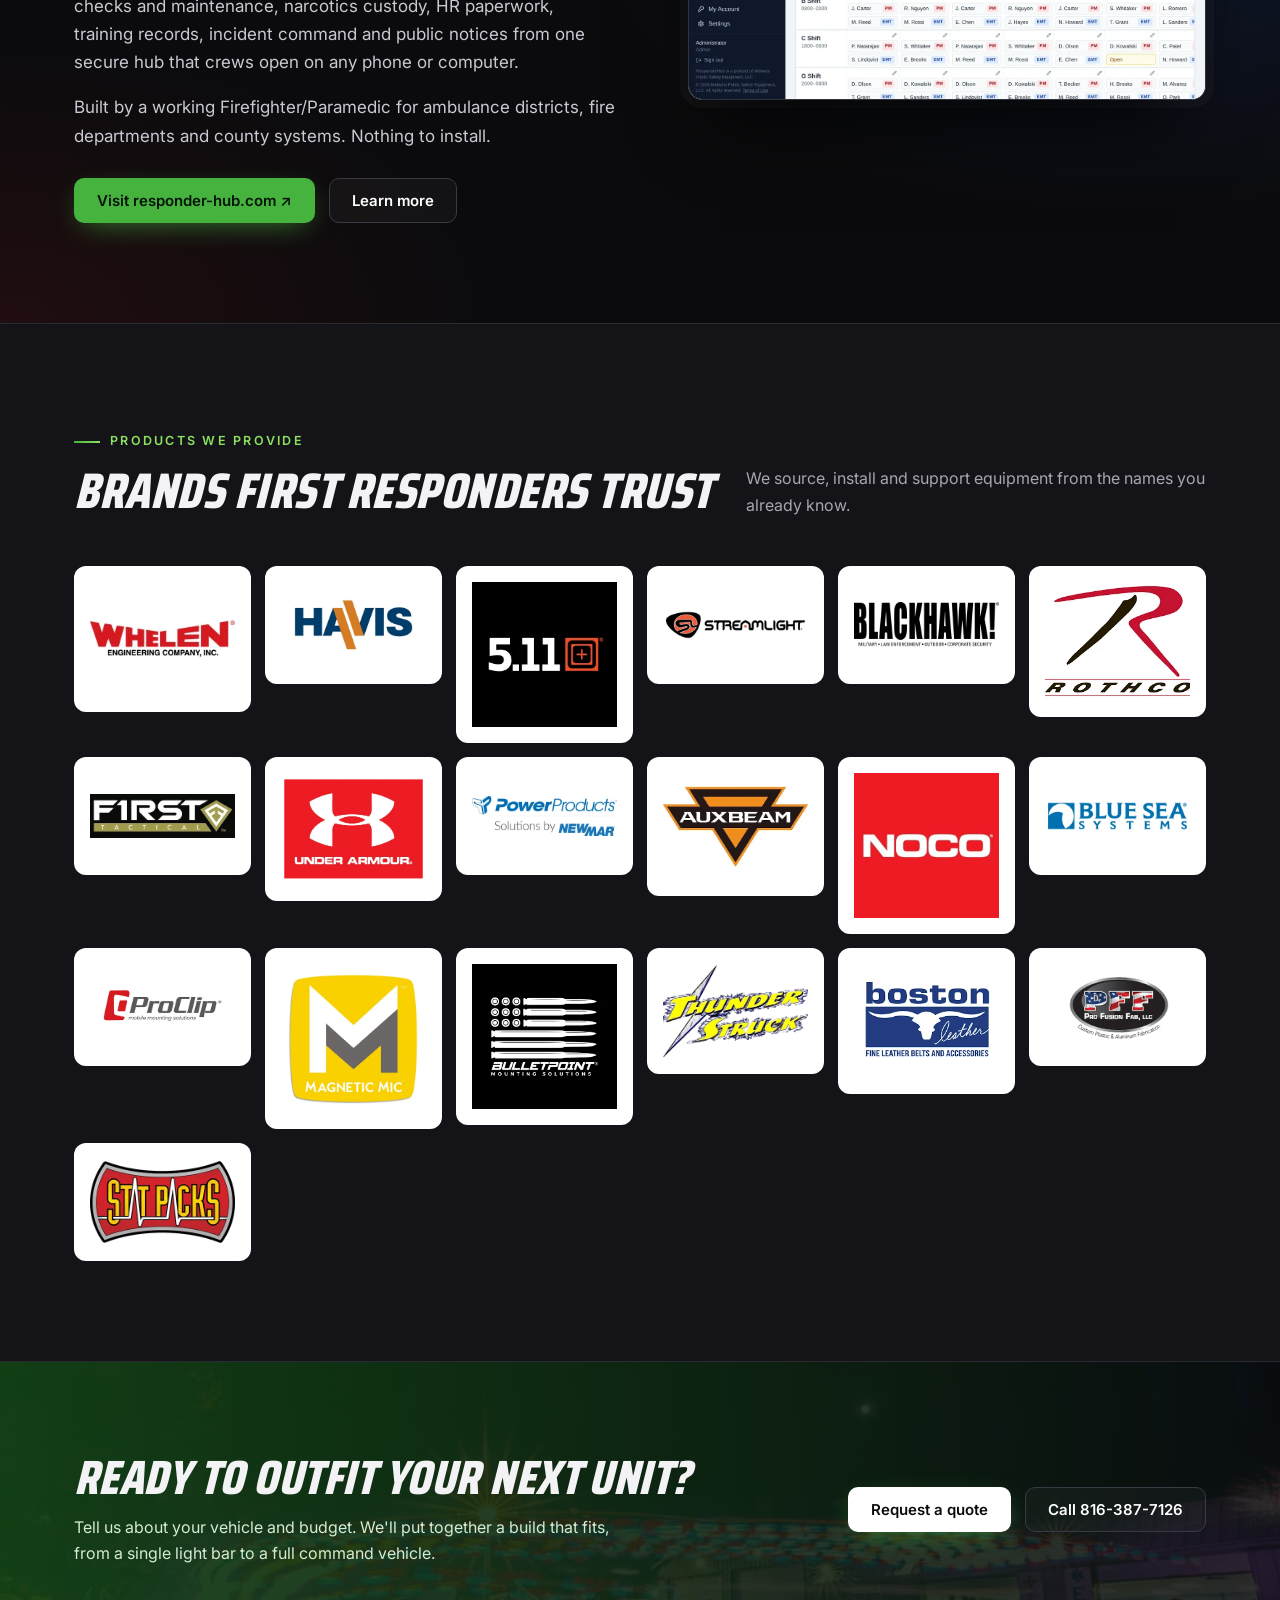
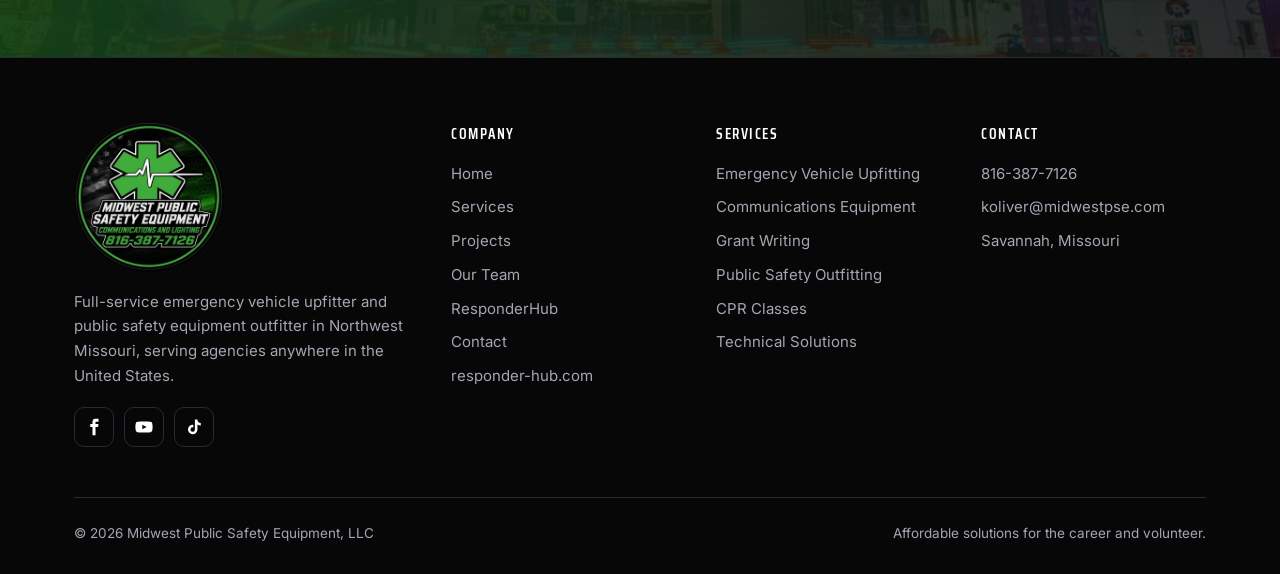
==== commit d2036451: "Add Saulsbury PD and Mendon FD (front/rear) builds; recent builds carousel Co-Authored-By: Devin AI " ====
--- a/index.html
+++ b/index.html
@@ -33,8 +33,13 @@
 </div></section>
 
 <section class="s s-alt"><div class="wrap">
-<div class="s-head"><div><span class="eyebrow">Recent builds</span><h2>Fresh out of the shop</h2></div><p>A few of the agencies we've upfitted lately. Tap a video to watch, or swipe for more on your phone. Watch full walkarounds on our projects page.</p></div>
-<div class="rb"><article class="rb-feat reveal"><button class="vid" data-src="/assets/video/push-jeep.mp4" aria-label="Play video: Push Jeep lighting install"><img src="/assets/img/video-push-jeep.webp" alt="Jeep Wrangler push jeep with new warning lights" loading="lazy"><span class="play"><i></i></span></button>
+<div class="s-head"><div><span class="eyebrow">Recent builds</span><h2>Fresh out of the shop</h2></div><p>A few of the agencies we've upfitted lately. Tap a video to watch, or swipe for more. Watch full walkarounds on our projects page.</p><div class="rb-nav"><button data-dir="-1" aria-label="Previous builds">&larr;</button><button data-dir="1" aria-label="More builds">&rarr;</button></div></div>
+<div class="rb"><article class="rb-feat reveal"><button class="vid" data-src="/assets/video/saulsbury-pd.mp4" aria-label="Play video: Saulsbury Police Department Ford F-150"><img src="/assets/img/video-saulsbury.webp" alt="Saulsbury Police Department Ford F-150 with interior warning lights" loading="lazy"><span class="play"><i></i></span></button>
+<div class="rb-cap"><span class="tag">Police Department</span><h3>Saulsbury</h3><p>Ford F-150 patrol truck with interior warning lights.</p></div></article>
+<article class="rb-feat reveal"><button class="vid" data-src="/assets/video/mendon-fd.mp4" aria-label="Play video: Mendon Fire Department brush truck"><img src="/assets/img/video-mendon.webp" alt="Mendon Fire Department red Ford Super Duty brush truck" loading="lazy"><span class="play"><i></i></span></button>
+<div class="rb-cap"><span class="tag">Fire Department</span><h3>Mendon</h3><p>Ford Super Duty brush truck: light bar, grille lights, push bumper and rear warning lights.</p>
+<div class="views"><button class="on" data-src="/assets/video/mendon-fd.mp4" data-poster="/assets/img/video-mendon.webp">Front</button><button data-src="/assets/video/mendon-fd-2.mp4" data-poster="/assets/img/video-mendon-2.webp">Rear</button></div></div></article>
+<article class="rb-feat reveal"><button class="vid" data-src="/assets/video/push-jeep.mp4" aria-label="Play video: Push Jeep lighting install"><img src="/assets/img/video-push-jeep.webp" alt="Jeep Wrangler push jeep with new warning lights" loading="lazy"><span class="play"><i></i></span></button>
 <div class="rb-cap"><span class="tag">Lighting install</span><h3>Push Jeep</h3><p>Warning lights added to a Jeep Wrangler push jeep.</p></div></article>
 <article class="rb-feat reveal"><button class="vid" data-src="/assets/video/gentry-so.mp4" aria-label="Play video: Gentry County Sheriff's Department Ford Police Interceptor Utility"><img src="/assets/img/video-gentry.webp" alt="Gentry County Sheriff's Department Ford Police Interceptor Utility build" loading="lazy"><span class="play"><i></i></span></button>
 <div class="rb-cap"><span class="tag">Sheriff's Department</span><h3>Gentry County, MO</h3><p>Ford Police Interceptor Utility finished with Whelen Ions and Tracers, a Thunderstruck bumper and a Setina prisoner transport system.</p></div></article>
--- a/assets/site.css
+++ b/assets/site.css
@@ -159,9 +159,14 @@
 @media (max-width:1100px) and (min-width:901px){.nav a{padding:9px 9px;font-size:14px}}
 .split>*,.grid>*{min-width:0}
 .vid video{position:absolute;inset:0;width:100%;height:100%;object-fit:cover;background:#000}
-.rb{display:grid;grid-template-columns:repeat(4,minmax(0,1fr));gap:24px;align-items:start}
+.rb{display:flex;gap:20px;align-items:start;overflow-x:auto;scroll-snap-type:x mandatory;scroll-behavior:smooth;scrollbar-width:none;padding-bottom:8px}.rb::-webkit-scrollbar{display:none}.rb-feat{flex:0 0 calc(25% - 15px);scroll-snap-align:start}
 .rb-feat .vid{aspect-ratio:9/16}.rb-cap{padding:16px 4px 0}.rb-cap h3{margin:6px 0}.rb-cap p{margin:0;color:var(--mut)}
-@media (max-width:1000px) and (min-width:701px){.rb{grid-template-columns:repeat(2,minmax(0,1fr))}}
-@media (max-width:700px){.rb{display:flex;overflow-x:auto;scroll-snap-type:x mandatory;gap:14px;margin:0 -24px;padding:0 24px 8px;scroll-padding:0 24px;scrollbar-width:none}.rb::-webkit-scrollbar{display:none}.rb-feat{flex:0 0 74%;scroll-snap-align:start}}
+@media (max-width:1000px){.rb{display:flex;overflow-x:auto;scroll-snap-type:x mandatory;gap:14px;margin:0 -24px;padding:0 24px 8px;scroll-padding:0 24px;scrollbar-width:none}.rb::-webkit-scrollbar{display:none}.rb-feat{flex:0 0 74%;scroll-snap-align:start}}
 .brands>*{min-width:0}@media (max-width:700px){.brands{grid-template-columns:repeat(3,minmax(0,1fr))}}
 .page-hero.rh-hero>img{opacity:.12;filter:blur(2px)}
+@media (max-width:1000px) and (min-width:701px){.rb-feat{flex-basis:38%!important}}
+.rb-nav{display:flex;gap:10px;margin-top:16px}.rb-nav button{width:44px;height:44px;border-radius:50%;border:1px solid var(--line);background:var(--ink3);color:var(--txt);font-size:18px;cursor:pointer}.rb-nav button:hover{border-color:var(--acc);color:var(--acc2)}
+.views{display:flex;gap:8px;margin-top:12px}.views button{font:600 12px/1 inherit;padding:7px 12px;border-radius:99px;border:1px solid var(--line);background:transparent;color:var(--mut);cursor:pointer}.views button.on{background:var(--acc);border-color:var(--acc);color:#fff}
+.vid-pair{display:grid;grid-template-columns:1fr 1fr;gap:10px}.vid-pair .vid{max-width:none}
+@media (max-width:700px){.vid-pair{max-width:340px;margin:0 auto;width:100%}}
+.proj:has(.vid-pair){grid-template-columns:460px 1fr}@media (max-width:900px){.proj:has(.vid-pair){grid-template-columns:1fr}}
